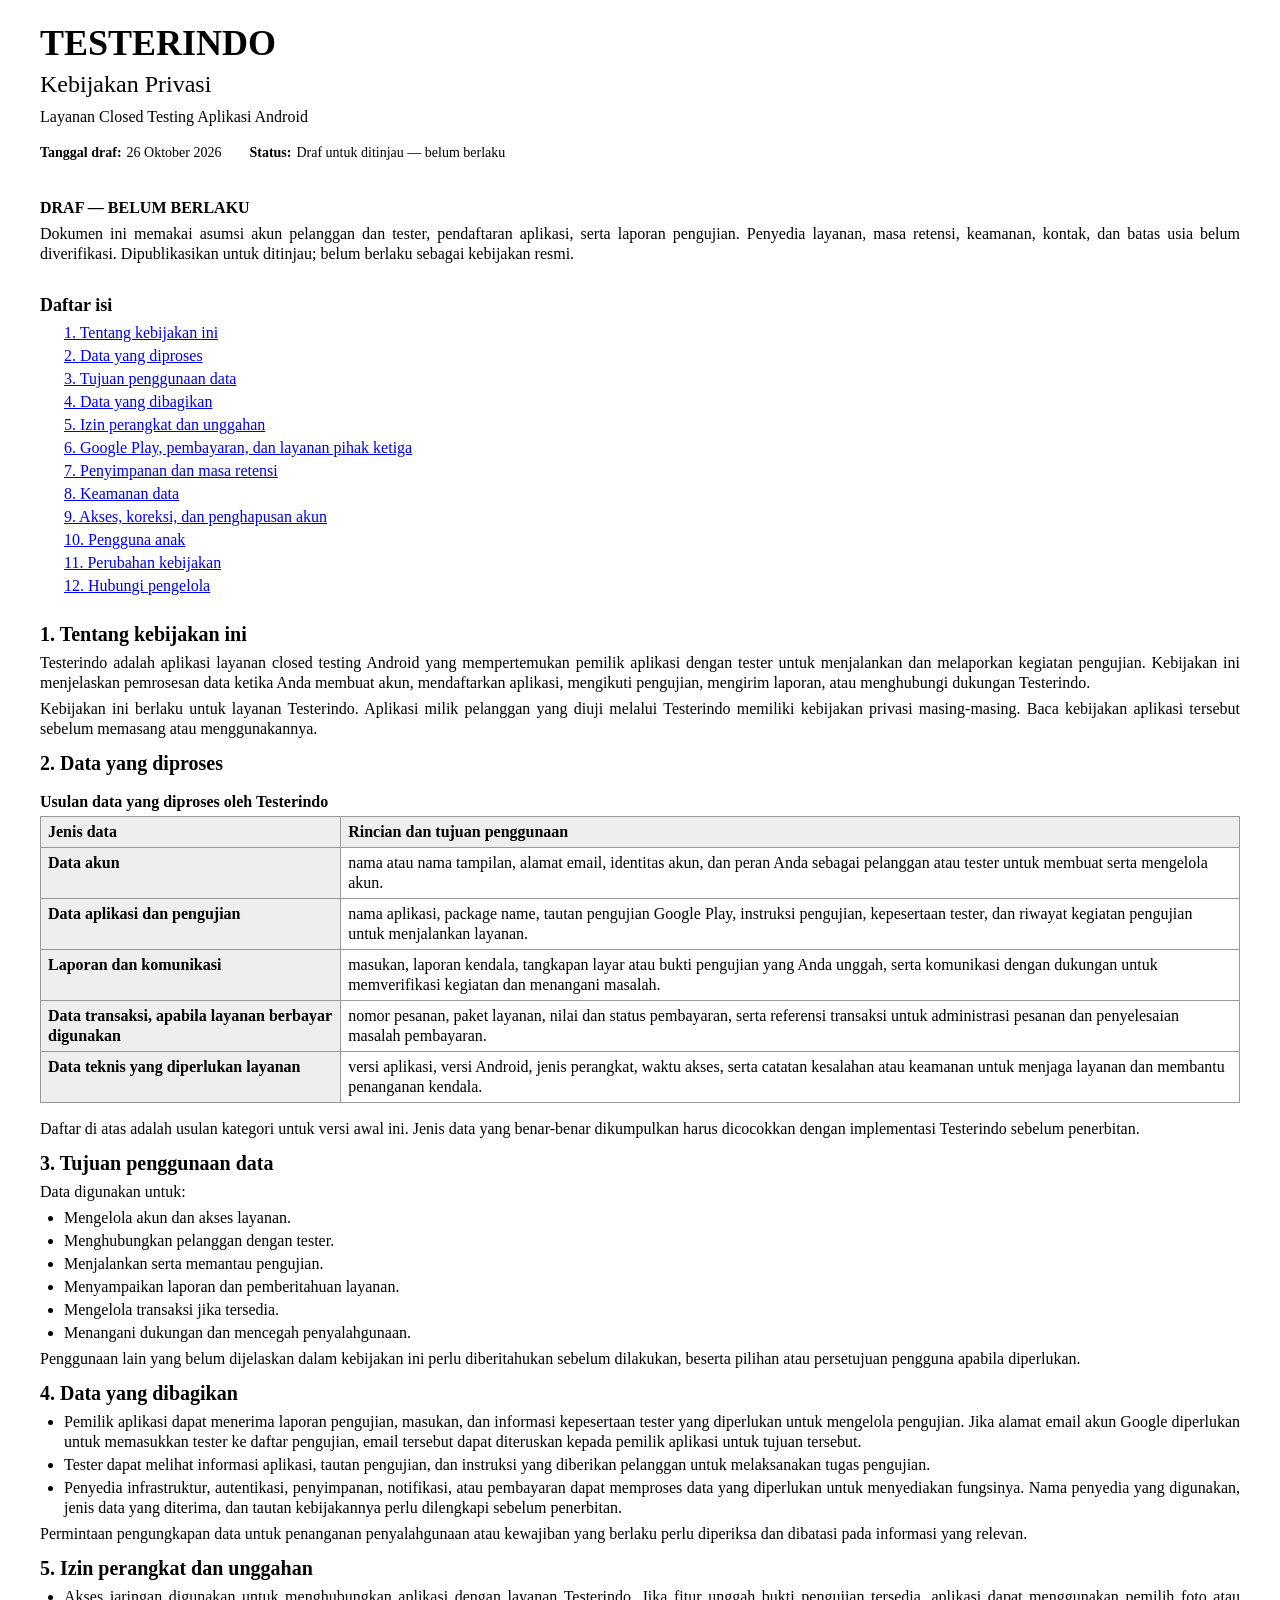
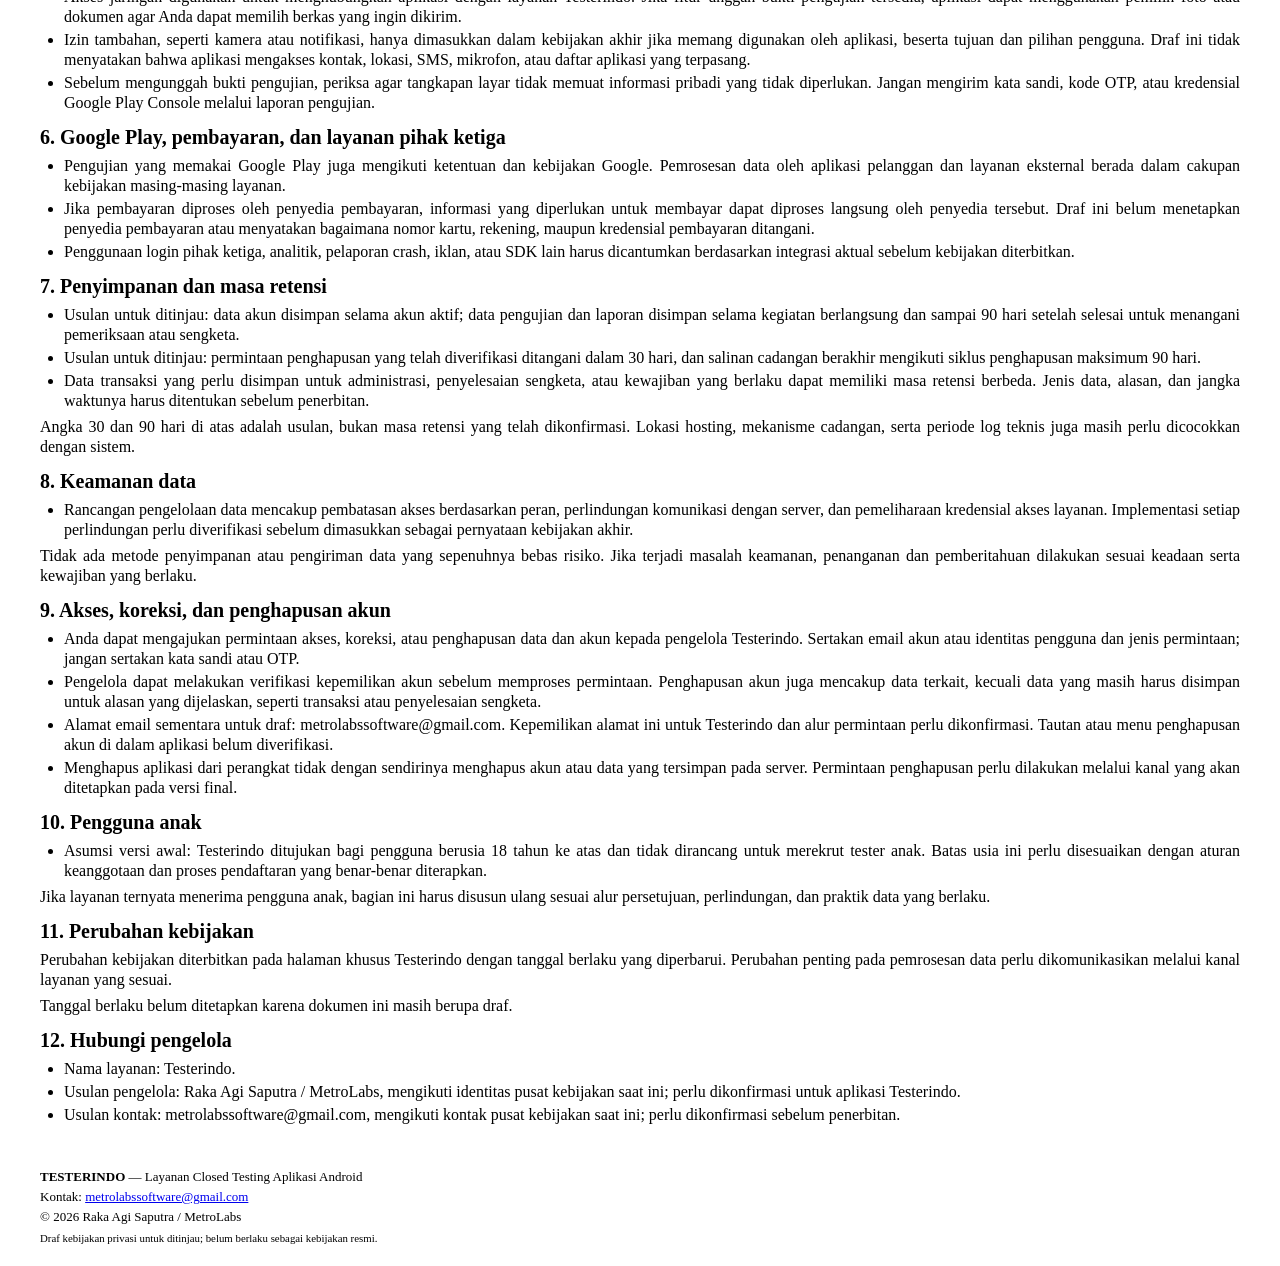
==== testerindo/index.html @ 8e74e452 "Organize Testerindo policy details into readable bullet lists" ====
<!doctype html><html lang="id"><head><meta charset="utf-8"><meta name="viewport" content="width=device-width,initial-scale=1"><meta name="robots" content="noindex,nofollow"><title>Draf Kebijakan Privasi Testerindo</title><link rel="stylesheet" href="../assets/style.css?v=62b9052427cf"></head><body class="policy testerindo"><main class="wrap policy"><header class="app-header">
<h1 class="app-title">TESTERINDO</h1>
<h2 class="policy-title">Kebijakan Privasi</h2>
<p class="app-description">Layanan Closed Testing Aplikasi Android</p>
<dl class="policy-meta">
<div><dt>Tanggal draf:</dt><dd><time datetime="2026-10-26">26 Oktober 2026</time></dd></div>
<div><dt>Status:</dt><dd>Draf untuk ditinjau — belum berlaku</dd></div>
</dl>
</header><aside class="draft"><strong>DRAF — BELUM BERLAKU</strong><p>Dokumen ini memakai asumsi akun pelanggan dan tester, pendaftaran aplikasi, serta laporan pengujian. Penyedia layanan, masa retensi, keamanan, kontak, dan batas usia belum diverifikasi. Dipublikasikan untuk ditinjau; belum berlaku sebagai kebijakan resmi.</p></aside><nav class="toc" aria-label="Daftar isi"><h2>Daftar isi</h2><ol><li><a href="#cakupan">1. Tentang kebijakan ini</a></li><li><a href="#data">2. Data yang diproses</a></li><li><a href="#tujuan">3. Tujuan penggunaan data</a></li><li><a href="#berbagi">4. Data yang dibagikan</a></li><li><a href="#izin">5. Izin perangkat dan unggahan</a></li><li><a href="#pihak-ketiga">6. Google Play, pembayaran, dan layanan pihak ketiga</a></li><li><a href="#retensi">7. Penyimpanan dan masa retensi</a></li><li><a href="#keamanan">8. Keamanan data</a></li><li><a href="#hapus-data">9. Akses, koreksi, dan penghapusan akun</a></li><li><a href="#usia">10. Pengguna anak</a></li><li><a href="#perubahan">11. Perubahan kebijakan</a></li><li><a href="#kontak">12. Hubungi pengelola</a></li></ol></nav><section id="cakupan"><h2>1. Tentang kebijakan ini</h2><p>Testerindo adalah aplikasi layanan closed testing Android yang mempertemukan pemilik aplikasi dengan tester untuk menjalankan dan melaporkan kegiatan pengujian. Kebijakan ini menjelaskan pemrosesan data ketika Anda membuat akun, mendaftarkan aplikasi, mengikuti pengujian, mengirim laporan, atau menghubungi dukungan Testerindo.</p><p>Kebijakan ini berlaku untuk layanan Testerindo. Aplikasi milik pelanggan yang diuji melalui Testerindo memiliki kebijakan privasi masing-masing. Baca kebijakan aplikasi tersebut sebelum memasang atau menggunakannya.</p></section><section id="data"><h2>2. Data yang diproses</h2><div class="table-responsive"><table><caption>Usulan data yang diproses oleh Testerindo</caption><thead><tr><th scope="col">Jenis data</th><th scope="col">Rincian dan tujuan penggunaan</th></tr></thead><tbody><tr><th scope="row">Data akun</th><td>nama atau nama tampilan, alamat email, identitas akun, dan peran Anda sebagai pelanggan atau tester untuk membuat serta mengelola akun.</td></tr><tr><th scope="row">Data aplikasi dan pengujian</th><td>nama aplikasi, package name, tautan pengujian Google Play, instruksi pengujian, kepesertaan tester, dan riwayat kegiatan pengujian untuk menjalankan layanan.</td></tr><tr><th scope="row">Laporan dan komunikasi</th><td>masukan, laporan kendala, tangkapan layar atau bukti pengujian yang Anda unggah, serta komunikasi dengan dukungan untuk memverifikasi kegiatan dan menangani masalah.</td></tr><tr><th scope="row">Data transaksi, apabila layanan berbayar digunakan</th><td>nomor pesanan, paket layanan, nilai dan status pembayaran, serta referensi transaksi untuk administrasi pesanan dan penyelesaian masalah pembayaran.</td></tr><tr><th scope="row">Data teknis yang diperlukan layanan</th><td>versi aplikasi, versi Android, jenis perangkat, waktu akses, serta catatan kesalahan atau keamanan untuk menjaga layanan dan membantu penanganan kendala.</td></tr></tbody></table></div><p>Daftar di atas adalah usulan kategori untuk versi awal ini. Jenis data yang benar-benar dikumpulkan harus dicocokkan dengan implementasi Testerindo sebelum penerbitan.</p></section><section id="tujuan"><h2>3. Tujuan penggunaan data</h2><p>Data digunakan untuk:</p><ul><li>Mengelola akun dan akses layanan.</li><li>Menghubungkan pelanggan dengan tester.</li><li>Menjalankan serta memantau pengujian.</li><li>Menyampaikan laporan dan pemberitahuan layanan.</li><li>Mengelola transaksi jika tersedia.</li><li>Menangani dukungan dan mencegah penyalahgunaan.</li></ul><p>Penggunaan lain yang belum dijelaskan dalam kebijakan ini perlu diberitahukan sebelum dilakukan, beserta pilihan atau persetujuan pengguna apabila diperlukan.</p></section><section id="berbagi"><h2>4. Data yang dibagikan</h2><ul><li>Pemilik aplikasi dapat menerima laporan pengujian, masukan, dan informasi kepesertaan tester yang diperlukan untuk mengelola pengujian. Jika alamat email akun Google diperlukan untuk memasukkan tester ke daftar pengujian, email tersebut dapat diteruskan kepada pemilik aplikasi untuk tujuan tersebut.</li><li>Tester dapat melihat informasi aplikasi, tautan pengujian, dan instruksi yang diberikan pelanggan untuk melaksanakan tugas pengujian.</li><li>Penyedia infrastruktur, autentikasi, penyimpanan, notifikasi, atau pembayaran dapat memproses data yang diperlukan untuk menyediakan fungsinya. Nama penyedia yang digunakan, jenis data yang diterima, dan tautan kebijakannya perlu dilengkapi sebelum penerbitan.</li></ul><p>Permintaan pengungkapan data untuk penanganan penyalahgunaan atau kewajiban yang berlaku perlu diperiksa dan dibatasi pada informasi yang relevan.</p></section><section id="izin"><h2>5. Izin perangkat dan unggahan</h2><ul><li>Akses jaringan digunakan untuk menghubungkan aplikasi dengan layanan Testerindo. Jika fitur unggah bukti pengujian tersedia, aplikasi dapat menggunakan pemilih foto atau dokumen agar Anda dapat memilih berkas yang ingin dikirim.</li><li>Izin tambahan, seperti kamera atau notifikasi, hanya dimasukkan dalam kebijakan akhir jika memang digunakan oleh aplikasi, beserta tujuan dan pilihan pengguna. Draf ini tidak menyatakan bahwa aplikasi mengakses kontak, lokasi, SMS, mikrofon, atau daftar aplikasi yang terpasang.</li><li>Sebelum mengunggah bukti pengujian, periksa agar tangkapan layar tidak memuat informasi pribadi yang tidak diperlukan. Jangan mengirim kata sandi, kode OTP, atau kredensial Google Play Console melalui laporan pengujian.</li></ul></section><section id="pihak-ketiga"><h2>6. Google Play, pembayaran, dan layanan pihak ketiga</h2><ul><li>Pengujian yang memakai Google Play juga mengikuti ketentuan dan kebijakan Google. Pemrosesan data oleh aplikasi pelanggan dan layanan eksternal berada dalam cakupan kebijakan masing-masing layanan.</li><li>Jika pembayaran diproses oleh penyedia pembayaran, informasi yang diperlukan untuk membayar dapat diproses langsung oleh penyedia tersebut. Draf ini belum menetapkan penyedia pembayaran atau menyatakan bagaimana nomor kartu, rekening, maupun kredensial pembayaran ditangani.</li><li>Penggunaan login pihak ketiga, analitik, pelaporan crash, iklan, atau SDK lain harus dicantumkan berdasarkan integrasi aktual sebelum kebijakan diterbitkan.</li></ul></section><section id="retensi"><h2>7. Penyimpanan dan masa retensi</h2><ul><li>Usulan untuk ditinjau: data akun disimpan selama akun aktif; data pengujian dan laporan disimpan selama kegiatan berlangsung dan sampai 90 hari setelah selesai untuk menangani pemeriksaan atau sengketa.</li><li>Usulan untuk ditinjau: permintaan penghapusan yang telah diverifikasi ditangani dalam 30 hari, dan salinan cadangan berakhir mengikuti siklus penghapusan maksimum 90 hari.</li><li>Data transaksi yang perlu disimpan untuk administrasi, penyelesaian sengketa, atau kewajiban yang berlaku dapat memiliki masa retensi berbeda. Jenis data, alasan, dan jangka waktunya harus ditentukan sebelum penerbitan.</li></ul><p>Angka 30 dan 90 hari di atas adalah usulan, bukan masa retensi yang telah dikonfirmasi. Lokasi hosting, mekanisme cadangan, serta periode log teknis juga masih perlu dicocokkan dengan sistem.</p></section><section id="keamanan"><h2>8. Keamanan data</h2><ul><li>Rancangan pengelolaan data mencakup pembatasan akses berdasarkan peran, perlindungan komunikasi dengan server, dan pemeliharaan kredensial akses layanan. Implementasi setiap perlindungan perlu diverifikasi sebelum dimasukkan sebagai pernyataan kebijakan akhir.</li></ul><p>Tidak ada metode penyimpanan atau pengiriman data yang sepenuhnya bebas risiko. Jika terjadi masalah keamanan, penanganan dan pemberitahuan dilakukan sesuai keadaan serta kewajiban yang berlaku.</p></section><section id="hapus-data"><h2>9. Akses, koreksi, dan penghapusan akun</h2><ul><li>Anda dapat mengajukan permintaan akses, koreksi, atau penghapusan data dan akun kepada pengelola Testerindo. Sertakan email akun atau identitas pengguna dan jenis permintaan; jangan sertakan kata sandi atau OTP.</li><li>Pengelola dapat melakukan verifikasi kepemilikan akun sebelum memproses permintaan. Penghapusan akun juga mencakup data terkait, kecuali data yang masih harus disimpan untuk alasan yang dijelaskan, seperti transaksi atau penyelesaian sengketa.</li><li>Alamat email sementara untuk draf: metrolabssoftware@gmail.com. Kepemilikan alamat ini untuk Testerindo dan alur permintaan perlu dikonfirmasi. Tautan atau menu penghapusan akun di dalam aplikasi belum diverifikasi.</li><li>Menghapus aplikasi dari perangkat tidak dengan sendirinya menghapus akun atau data yang tersimpan pada server. Permintaan penghapusan perlu dilakukan melalui kanal yang akan ditetapkan pada versi final.</li></ul></section><section id="usia"><h2>10. Pengguna anak</h2><ul><li>Asumsi versi awal: Testerindo ditujukan bagi pengguna berusia 18 tahun ke atas dan tidak dirancang untuk merekrut tester anak. Batas usia ini perlu disesuaikan dengan aturan keanggotaan dan proses pendaftaran yang benar-benar diterapkan.</li></ul><p>Jika layanan ternyata menerima pengguna anak, bagian ini harus disusun ulang sesuai alur persetujuan, perlindungan, dan praktik data yang berlaku.</p></section><section id="perubahan"><h2>11. Perubahan kebijakan</h2><p>Perubahan kebijakan diterbitkan pada halaman khusus Testerindo dengan tanggal berlaku yang diperbarui. Perubahan penting pada pemrosesan data perlu dikomunikasikan melalui kanal layanan yang sesuai.</p><p>Tanggal berlaku belum ditetapkan karena dokumen ini masih berupa draf.</p></section><section id="kontak"><h2>12. Hubungi pengelola</h2><ul><li>Nama layanan: Testerindo.</li><li>Usulan pengelola: Raka Agi Saputra / MetroLabs, mengikuti identitas pusat kebijakan saat ini; perlu dikonfirmasi untuk aplikasi Testerindo.</li><li>Usulan kontak: metrolabssoftware@gmail.com, mengikuti kontak pusat kebijakan saat ini; perlu dikonfirmasi sebelum penerbitan.</li></ul></section><footer class="site-footer">
<p><strong>TESTERINDO</strong> — Layanan Closed Testing Aplikasi Android</p>
<p>Kontak: <a href="mailto:metrolabssoftware@gmail.com">metrolabssoftware@gmail.com</a></p>
<p>&copy; 2026 Raka Agi Saputra / MetroLabs</p>
<p><small>Draf kebijakan privasi untuk ditinjau; belum berlaku sebagai kebijakan resmi.</small></p>
</footer></main></body></html>
---- assets/style.css ----
/* Shared compact, classic HTML layout for every privacy page. */
body { margin:8px 40px; background:#fff; color:#000; font:16px/1.25 "Times New Roman",Times,serif; overflow-wrap:anywhere; }
a:link { color:#0000ee; }
a:visited { color:#551a8b; }
a:focus-visible { outline:2px solid currentColor; outline-offset:2px; }
h1 { font-size:24px; margin:12px 0 6px; }
h2 { font-size:20px; margin:12px 0 6px; }
h3 { font-size:18px; margin:10px 0 4px; }
p { margin:6px 0; }
hr { margin:8px 0; border:0; border-top:1px solid #888; }
section { margin:12px 0; scroll-margin-top:8px; }
ul,ol { margin:6px 0; padding-left:24px; }
li { margin:3px 0; }
table { width:100%; border-collapse:collapse; margin:8px 0; }
caption { text-align:left; font-weight:bold; margin-bottom:4px; }
th,td { border:1px solid #999; padding:5px 7px; text-align:left; vertical-align:top; }
th { background:#eee; }
.directory td:first-child { width:130px; }
.directory td:last-child { width:230px; }
footer { margin-top:8px; font-size:13px; }
.contact,address { overflow-wrap:anywhere; font-style:normal; }
.policy header { border-bottom:1px solid #888; padding-bottom:8px; }
.policy nav[aria-label="Breadcrumb"] { margin-bottom:8px; }
.subtitle { margin-top:0; }
.meta-info,.summary-grid { margin:8px 0; }
.summary-card h3 { margin-bottom:4px; }
.summary-card p { margin-top:0; }
.hero { margin:8px 0; }
.draft { padding:8px 0; border-top:1px solid #888; border-bottom:1px solid #888; }
.toc { margin:8px 0; padding:8px 0; border-bottom:1px solid #888; }
.toc-title { font-weight:bold; }
.toc h2 { font-size:18px; margin-top:0; }
.toc-list,.toc ol { list-style:none; padding-left:24px; }
.table-responsive { overflow-x:auto; margin:8px 0; }
code,.perm-name { font-family:monospace; font-size:.9em; overflow-wrap:anywhere; }
.callout { border-left:2px solid #999; padding-left:8px; }
.contact-box p { margin:4px 0; }
.policy footer { border-top:1px solid #888; padding-top:8px; }
@media(max-width:520px) {
  body { margin:8px 24px; }
  th,td { padding:4px; overflow-wrap:anywhere; }
  .directory td:first-child { width:23%; }
  .directory td:last-child { width:31%; }
}

/* App identity and policy metadata. */
.policy .app-header { padding:16px 0; margin-bottom:12px; }
.app-header .app-title { font-size:36px; line-height:1.1; margin:0 0 6px; }
.app-header .policy-title { font-size:24px; line-height:1.2; margin:0 0 8px; font-weight:normal; }
.app-description { margin:0; line-height:1.4; }
.policy-meta { display:flex; flex-wrap:wrap; gap:6px 28px; margin:14px 0 0; font-size:14px; line-height:1.4; }
.policy-meta div { display:flex; gap:5px; }
.policy-meta dt { font-weight:bold; }
.policy-meta dd { margin:0; }
@media(max-width:520px) {
  .app-header .app-title { font-size:32px; }
  .policy-meta { flex-direction:column; gap:4px; }
}

/* Testerindo: plain sections without separator lines. */
.testerindo .app-header, .testerindo .draft, .testerindo .toc, .testerindo .site-footer { border:0; }
.testerindo .site-footer { margin-top:28px; padding:12px 0 8px; }
.testerindo .site-footer p { margin:4px 0; }

/* Consistent line-free layout and footer across all pages. */
.policy header, .draft, .toc, .policy footer { border:0; }
hr { display:none; }
th, td { border:1px solid #999; }
.callout { border:0; padding-left:0; }
.site-footer { margin-top:28px; padding:12px 0 8px; font-size:13px; }
.site-footer p { margin:4px 0; }

/* Justify policy prose, keeping navigation and metadata left aligned. */
.policy section p, .policy section li, .policy .summary-card p, .policy .draft p {
  text-align:justify;
  text-justify:inter-word;
  hyphens:auto;
}
.policy .contact-box p { text-align:left; }
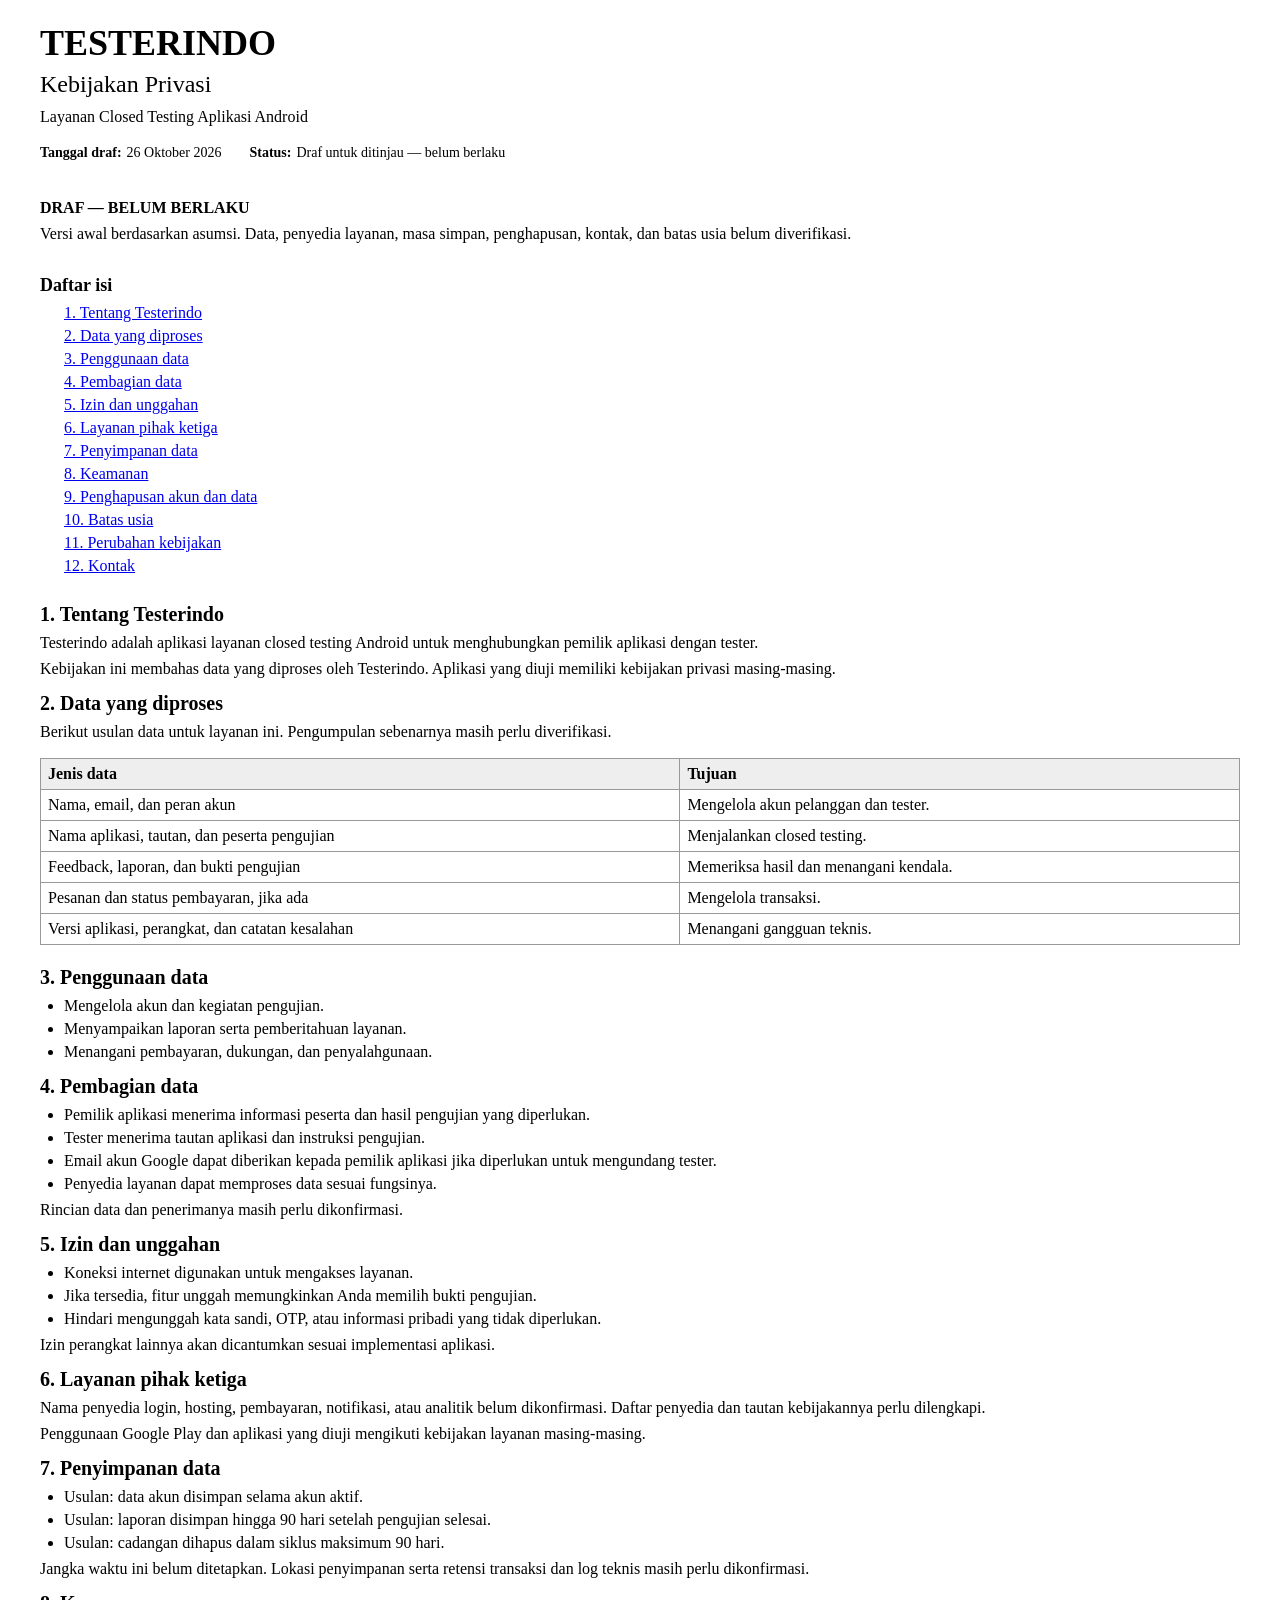
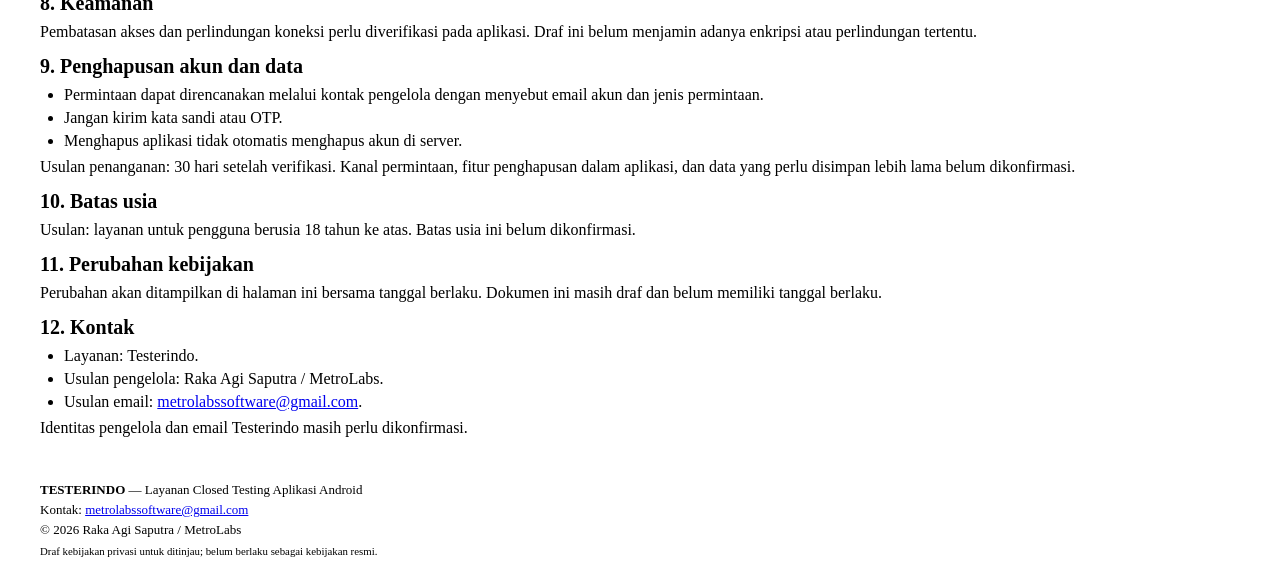
==== commit 4776a8c2: "Simplify Testerindo privacy draft into concise plain language" ====
--- a/testerindo/index.html
+++ b/testerindo/index.html
@@ -6,7 +6,7 @@
 <div><dt>Tanggal draf:</dt><dd><time datetime="2026-10-26">26 Oktober 2026</time></dd></div>
 <div><dt>Status:</dt><dd>Draf untuk ditinjau — belum berlaku</dd></div>
 </dl>
-</header><aside class="draft"><strong>DRAF — BELUM BERLAKU</strong><p>Dokumen ini memakai asumsi akun pelanggan dan tester, pendaftaran aplikasi, serta laporan pengujian. Penyedia layanan, masa retensi, keamanan, kontak, dan batas usia belum diverifikasi. Dipublikasikan untuk ditinjau; belum berlaku sebagai kebijakan resmi.</p></aside><nav class="toc" aria-label="Daftar isi"><h2>Daftar isi</h2><ol><li><a href="#cakupan">1. Tentang kebijakan ini</a></li><li><a href="#data">2. Data yang diproses</a></li><li><a href="#tujuan">3. Tujuan penggunaan data</a></li><li><a href="#berbagi">4. Data yang dibagikan</a></li><li><a href="#izin">5. Izin perangkat dan unggahan</a></li><li><a href="#pihak-ketiga">6. Google Play, pembayaran, dan layanan pihak ketiga</a></li><li><a href="#retensi">7. Penyimpanan dan masa retensi</a></li><li><a href="#keamanan">8. Keamanan data</a></li><li><a href="#hapus-data">9. Akses, koreksi, dan penghapusan akun</a></li><li><a href="#usia">10. Pengguna anak</a></li><li><a href="#perubahan">11. Perubahan kebijakan</a></li><li><a href="#kontak">12. Hubungi pengelola</a></li></ol></nav><section id="cakupan"><h2>1. Tentang kebijakan ini</h2><p>Testerindo adalah aplikasi layanan closed testing Android yang mempertemukan pemilik aplikasi dengan tester untuk menjalankan dan melaporkan kegiatan pengujian. Kebijakan ini menjelaskan pemrosesan data ketika Anda membuat akun, mendaftarkan aplikasi, mengikuti pengujian, mengirim laporan, atau menghubungi dukungan Testerindo.</p><p>Kebijakan ini berlaku untuk layanan Testerindo. Aplikasi milik pelanggan yang diuji melalui Testerindo memiliki kebijakan privasi masing-masing. Baca kebijakan aplikasi tersebut sebelum memasang atau menggunakannya.</p></section><section id="data"><h2>2. Data yang diproses</h2><div class="table-responsive"><table><caption>Usulan data yang diproses oleh Testerindo</caption><thead><tr><th scope="col">Jenis data</th><th scope="col">Rincian dan tujuan penggunaan</th></tr></thead><tbody><tr><th scope="row">Data akun</th><td>nama atau nama tampilan, alamat email, identitas akun, dan peran Anda sebagai pelanggan atau tester untuk membuat serta mengelola akun.</td></tr><tr><th scope="row">Data aplikasi dan pengujian</th><td>nama aplikasi, package name, tautan pengujian Google Play, instruksi pengujian, kepesertaan tester, dan riwayat kegiatan pengujian untuk menjalankan layanan.</td></tr><tr><th scope="row">Laporan dan komunikasi</th><td>masukan, laporan kendala, tangkapan layar atau bukti pengujian yang Anda unggah, serta komunikasi dengan dukungan untuk memverifikasi kegiatan dan menangani masalah.</td></tr><tr><th scope="row">Data transaksi, apabila layanan berbayar digunakan</th><td>nomor pesanan, paket layanan, nilai dan status pembayaran, serta referensi transaksi untuk administrasi pesanan dan penyelesaian masalah pembayaran.</td></tr><tr><th scope="row">Data teknis yang diperlukan layanan</th><td>versi aplikasi, versi Android, jenis perangkat, waktu akses, serta catatan kesalahan atau keamanan untuk menjaga layanan dan membantu penanganan kendala.</td></tr></tbody></table></div><p>Daftar di atas adalah usulan kategori untuk versi awal ini. Jenis data yang benar-benar dikumpulkan harus dicocokkan dengan implementasi Testerindo sebelum penerbitan.</p></section><section id="tujuan"><h2>3. Tujuan penggunaan data</h2><p>Data digunakan untuk:</p><ul><li>Mengelola akun dan akses layanan.</li><li>Menghubungkan pelanggan dengan tester.</li><li>Menjalankan serta memantau pengujian.</li><li>Menyampaikan laporan dan pemberitahuan layanan.</li><li>Mengelola transaksi jika tersedia.</li><li>Menangani dukungan dan mencegah penyalahgunaan.</li></ul><p>Penggunaan lain yang belum dijelaskan dalam kebijakan ini perlu diberitahukan sebelum dilakukan, beserta pilihan atau persetujuan pengguna apabila diperlukan.</p></section><section id="berbagi"><h2>4. Data yang dibagikan</h2><ul><li>Pemilik aplikasi dapat menerima laporan pengujian, masukan, dan informasi kepesertaan tester yang diperlukan untuk mengelola pengujian. Jika alamat email akun Google diperlukan untuk memasukkan tester ke daftar pengujian, email tersebut dapat diteruskan kepada pemilik aplikasi untuk tujuan tersebut.</li><li>Tester dapat melihat informasi aplikasi, tautan pengujian, dan instruksi yang diberikan pelanggan untuk melaksanakan tugas pengujian.</li><li>Penyedia infrastruktur, autentikasi, penyimpanan, notifikasi, atau pembayaran dapat memproses data yang diperlukan untuk menyediakan fungsinya. Nama penyedia yang digunakan, jenis data yang diterima, dan tautan kebijakannya perlu dilengkapi sebelum penerbitan.</li></ul><p>Permintaan pengungkapan data untuk penanganan penyalahgunaan atau kewajiban yang berlaku perlu diperiksa dan dibatasi pada informasi yang relevan.</p></section><section id="izin"><h2>5. Izin perangkat dan unggahan</h2><ul><li>Akses jaringan digunakan untuk menghubungkan aplikasi dengan layanan Testerindo. Jika fitur unggah bukti pengujian tersedia, aplikasi dapat menggunakan pemilih foto atau dokumen agar Anda dapat memilih berkas yang ingin dikirim.</li><li>Izin tambahan, seperti kamera atau notifikasi, hanya dimasukkan dalam kebijakan akhir jika memang digunakan oleh aplikasi, beserta tujuan dan pilihan pengguna. Draf ini tidak menyatakan bahwa aplikasi mengakses kontak, lokasi, SMS, mikrofon, atau daftar aplikasi yang terpasang.</li><li>Sebelum mengunggah bukti pengujian, periksa agar tangkapan layar tidak memuat informasi pribadi yang tidak diperlukan. Jangan mengirim kata sandi, kode OTP, atau kredensial Google Play Console melalui laporan pengujian.</li></ul></section><section id="pihak-ketiga"><h2>6. Google Play, pembayaran, dan layanan pihak ketiga</h2><ul><li>Pengujian yang memakai Google Play juga mengikuti ketentuan dan kebijakan Google. Pemrosesan data oleh aplikasi pelanggan dan layanan eksternal berada dalam cakupan kebijakan masing-masing layanan.</li><li>Jika pembayaran diproses oleh penyedia pembayaran, informasi yang diperlukan untuk membayar dapat diproses langsung oleh penyedia tersebut. Draf ini belum menetapkan penyedia pembayaran atau menyatakan bagaimana nomor kartu, rekening, maupun kredensial pembayaran ditangani.</li><li>Penggunaan login pihak ketiga, analitik, pelaporan crash, iklan, atau SDK lain harus dicantumkan berdasarkan integrasi aktual sebelum kebijakan diterbitkan.</li></ul></section><section id="retensi"><h2>7. Penyimpanan dan masa retensi</h2><ul><li>Usulan untuk ditinjau: data akun disimpan selama akun aktif; data pengujian dan laporan disimpan selama kegiatan berlangsung dan sampai 90 hari setelah selesai untuk menangani pemeriksaan atau sengketa.</li><li>Usulan untuk ditinjau: permintaan penghapusan yang telah diverifikasi ditangani dalam 30 hari, dan salinan cadangan berakhir mengikuti siklus penghapusan maksimum 90 hari.</li><li>Data transaksi yang perlu disimpan untuk administrasi, penyelesaian sengketa, atau kewajiban yang berlaku dapat memiliki masa retensi berbeda. Jenis data, alasan, dan jangka waktunya harus ditentukan sebelum penerbitan.</li></ul><p>Angka 30 dan 90 hari di atas adalah usulan, bukan masa retensi yang telah dikonfirmasi. Lokasi hosting, mekanisme cadangan, serta periode log teknis juga masih perlu dicocokkan dengan sistem.</p></section><section id="keamanan"><h2>8. Keamanan data</h2><ul><li>Rancangan pengelolaan data mencakup pembatasan akses berdasarkan peran, perlindungan komunikasi dengan server, dan pemeliharaan kredensial akses layanan. Implementasi setiap perlindungan perlu diverifikasi sebelum dimasukkan sebagai pernyataan kebijakan akhir.</li></ul><p>Tidak ada metode penyimpanan atau pengiriman data yang sepenuhnya bebas risiko. Jika terjadi masalah keamanan, penanganan dan pemberitahuan dilakukan sesuai keadaan serta kewajiban yang berlaku.</p></section><section id="hapus-data"><h2>9. Akses, koreksi, dan penghapusan akun</h2><ul><li>Anda dapat mengajukan permintaan akses, koreksi, atau penghapusan data dan akun kepada pengelola Testerindo. Sertakan email akun atau identitas pengguna dan jenis permintaan; jangan sertakan kata sandi atau OTP.</li><li>Pengelola dapat melakukan verifikasi kepemilikan akun sebelum memproses permintaan. Penghapusan akun juga mencakup data terkait, kecuali data yang masih harus disimpan untuk alasan yang dijelaskan, seperti transaksi atau penyelesaian sengketa.</li><li>Alamat email sementara untuk draf: metrolabssoftware@gmail.com. Kepemilikan alamat ini untuk Testerindo dan alur permintaan perlu dikonfirmasi. Tautan atau menu penghapusan akun di dalam aplikasi belum diverifikasi.</li><li>Menghapus aplikasi dari perangkat tidak dengan sendirinya menghapus akun atau data yang tersimpan pada server. Permintaan penghapusan perlu dilakukan melalui kanal yang akan ditetapkan pada versi final.</li></ul></section><section id="usia"><h2>10. Pengguna anak</h2><ul><li>Asumsi versi awal: Testerindo ditujukan bagi pengguna berusia 18 tahun ke atas dan tidak dirancang untuk merekrut tester anak. Batas usia ini perlu disesuaikan dengan aturan keanggotaan dan proses pendaftaran yang benar-benar diterapkan.</li></ul><p>Jika layanan ternyata menerima pengguna anak, bagian ini harus disusun ulang sesuai alur persetujuan, perlindungan, dan praktik data yang berlaku.</p></section><section id="perubahan"><h2>11. Perubahan kebijakan</h2><p>Perubahan kebijakan diterbitkan pada halaman khusus Testerindo dengan tanggal berlaku yang diperbarui. Perubahan penting pada pemrosesan data perlu dikomunikasikan melalui kanal layanan yang sesuai.</p><p>Tanggal berlaku belum ditetapkan karena dokumen ini masih berupa draf.</p></section><section id="kontak"><h2>12. Hubungi pengelola</h2><ul><li>Nama layanan: Testerindo.</li><li>Usulan pengelola: Raka Agi Saputra / MetroLabs, mengikuti identitas pusat kebijakan saat ini; perlu dikonfirmasi untuk aplikasi Testerindo.</li><li>Usulan kontak: metrolabssoftware@gmail.com, mengikuti kontak pusat kebijakan saat ini; perlu dikonfirmasi sebelum penerbitan.</li></ul></section><footer class="site-footer">
+</header><aside class="draft"><strong>DRAF — BELUM BERLAKU</strong><p>Versi awal berdasarkan asumsi. Data, penyedia layanan, masa simpan, penghapusan, kontak, dan batas usia belum diverifikasi.</p></aside><nav class="toc" aria-label="Daftar isi"><h2>Daftar isi</h2><ol><li><a href="#cakupan">1. Tentang Testerindo</a></li><li><a href="#data">2. Data yang diproses</a></li><li><a href="#tujuan">3. Penggunaan data</a></li><li><a href="#berbagi">4. Pembagian data</a></li><li><a href="#izin">5. Izin dan unggahan</a></li><li><a href="#pihak-ketiga">6. Layanan pihak ketiga</a></li><li><a href="#retensi">7. Penyimpanan data</a></li><li><a href="#keamanan">8. Keamanan</a></li><li><a href="#hapus-data">9. Penghapusan akun dan data</a></li><li><a href="#usia">10. Batas usia</a></li><li><a href="#perubahan">11. Perubahan kebijakan</a></li><li><a href="#kontak">12. Kontak</a></li></ol></nav><section id="cakupan"><h2>1. Tentang Testerindo</h2><p>Testerindo adalah aplikasi layanan closed testing Android untuk menghubungkan pemilik aplikasi dengan tester.</p><p>Kebijakan ini membahas data yang diproses oleh Testerindo. Aplikasi yang diuji memiliki kebijakan privasi masing-masing.</p></section><section id="data"><h2>2. Data yang diproses</h2><p>Berikut usulan data untuk layanan ini. Pengumpulan sebenarnya masih perlu diverifikasi.</p><div class="table-responsive"><table><thead><tr><th scope="col">Jenis data</th><th scope="col">Tujuan</th></tr></thead><tbody><tr><td>Nama, email, dan peran akun</td><td>Mengelola akun pelanggan dan tester.</td></tr><tr><td>Nama aplikasi, tautan, dan peserta pengujian</td><td>Menjalankan closed testing.</td></tr><tr><td>Feedback, laporan, dan bukti pengujian</td><td>Memeriksa hasil dan menangani kendala.</td></tr><tr><td>Pesanan dan status pembayaran, jika ada</td><td>Mengelola transaksi.</td></tr><tr><td>Versi aplikasi, perangkat, dan catatan kesalahan</td><td>Menangani gangguan teknis.</td></tr></tbody></table></div></section><section id="tujuan"><h2>3. Penggunaan data</h2><ul><li>Mengelola akun dan kegiatan pengujian.</li><li>Menyampaikan laporan serta pemberitahuan layanan.</li><li>Menangani pembayaran, dukungan, dan penyalahgunaan.</li></ul></section><section id="berbagi"><h2>4. Pembagian data</h2><ul><li>Pemilik aplikasi menerima informasi peserta dan hasil pengujian yang diperlukan.</li><li>Tester menerima tautan aplikasi dan instruksi pengujian.</li><li>Email akun Google dapat diberikan kepada pemilik aplikasi jika diperlukan untuk mengundang tester.</li><li>Penyedia layanan dapat memproses data sesuai fungsinya.</li></ul><p>Rincian data dan penerimanya masih perlu dikonfirmasi.</p></section><section id="izin"><h2>5. Izin dan unggahan</h2><ul><li>Koneksi internet digunakan untuk mengakses layanan.</li><li>Jika tersedia, fitur unggah memungkinkan Anda memilih bukti pengujian.</li><li>Hindari mengunggah kata sandi, OTP, atau informasi pribadi yang tidak diperlukan.</li></ul><p>Izin perangkat lainnya akan dicantumkan sesuai implementasi aplikasi.</p></section><section id="pihak-ketiga"><h2>6. Layanan pihak ketiga</h2><p>Nama penyedia login, hosting, pembayaran, notifikasi, atau analitik belum dikonfirmasi. Daftar penyedia dan tautan kebijakannya perlu dilengkapi.</p><p>Penggunaan Google Play dan aplikasi yang diuji mengikuti kebijakan layanan masing-masing.</p></section><section id="retensi"><h2>7. Penyimpanan data</h2><ul><li>Usulan: data akun disimpan selama akun aktif.</li><li>Usulan: laporan disimpan hingga 90 hari setelah pengujian selesai.</li><li>Usulan: cadangan dihapus dalam siklus maksimum 90 hari.</li></ul><p>Jangka waktu ini belum ditetapkan. Lokasi penyimpanan serta retensi transaksi dan log teknis masih perlu dikonfirmasi.</p></section><section id="keamanan"><h2>8. Keamanan</h2><p>Pembatasan akses dan perlindungan koneksi perlu diverifikasi pada aplikasi. Draf ini belum menjamin adanya enkripsi atau perlindungan tertentu.</p></section><section id="hapus-data"><h2>9. Penghapusan akun dan data</h2><ul><li>Permintaan dapat direncanakan melalui kontak pengelola dengan menyebut email akun dan jenis permintaan.</li><li>Jangan kirim kata sandi atau OTP.</li><li>Menghapus aplikasi tidak otomatis menghapus akun di server.</li></ul><p>Usulan penanganan: 30 hari setelah verifikasi. Kanal permintaan, fitur penghapusan dalam aplikasi, dan data yang perlu disimpan lebih lama belum dikonfirmasi.</p></section><section id="usia"><h2>10. Batas usia</h2><p>Usulan: layanan untuk pengguna berusia 18 tahun ke atas. Batas usia ini belum dikonfirmasi.</p></section><section id="perubahan"><h2>11. Perubahan kebijakan</h2><p>Perubahan akan ditampilkan di halaman ini bersama tanggal berlaku. Dokumen ini masih draf dan belum memiliki tanggal berlaku.</p></section><section id="kontak"><h2>12. Kontak</h2><ul><li>Layanan: Testerindo.</li><li>Usulan pengelola: Raka Agi Saputra / MetroLabs.</li><li>Usulan email: <a href="mailto:metrolabssoftware@gmail.com">metrolabssoftware@gmail.com</a>.</li></ul><p>Identitas pengelola dan email Testerindo masih perlu dikonfirmasi.</p></section><footer class="site-footer">
 <p><strong>TESTERINDO</strong> — Layanan Closed Testing Aplikasi Android</p>
 <p>Kontak: <a href="mailto:metrolabssoftware@gmail.com">metrolabssoftware@gmail.com</a></p>
 <p>&copy; 2026 Raka Agi Saputra / MetroLabs</p>
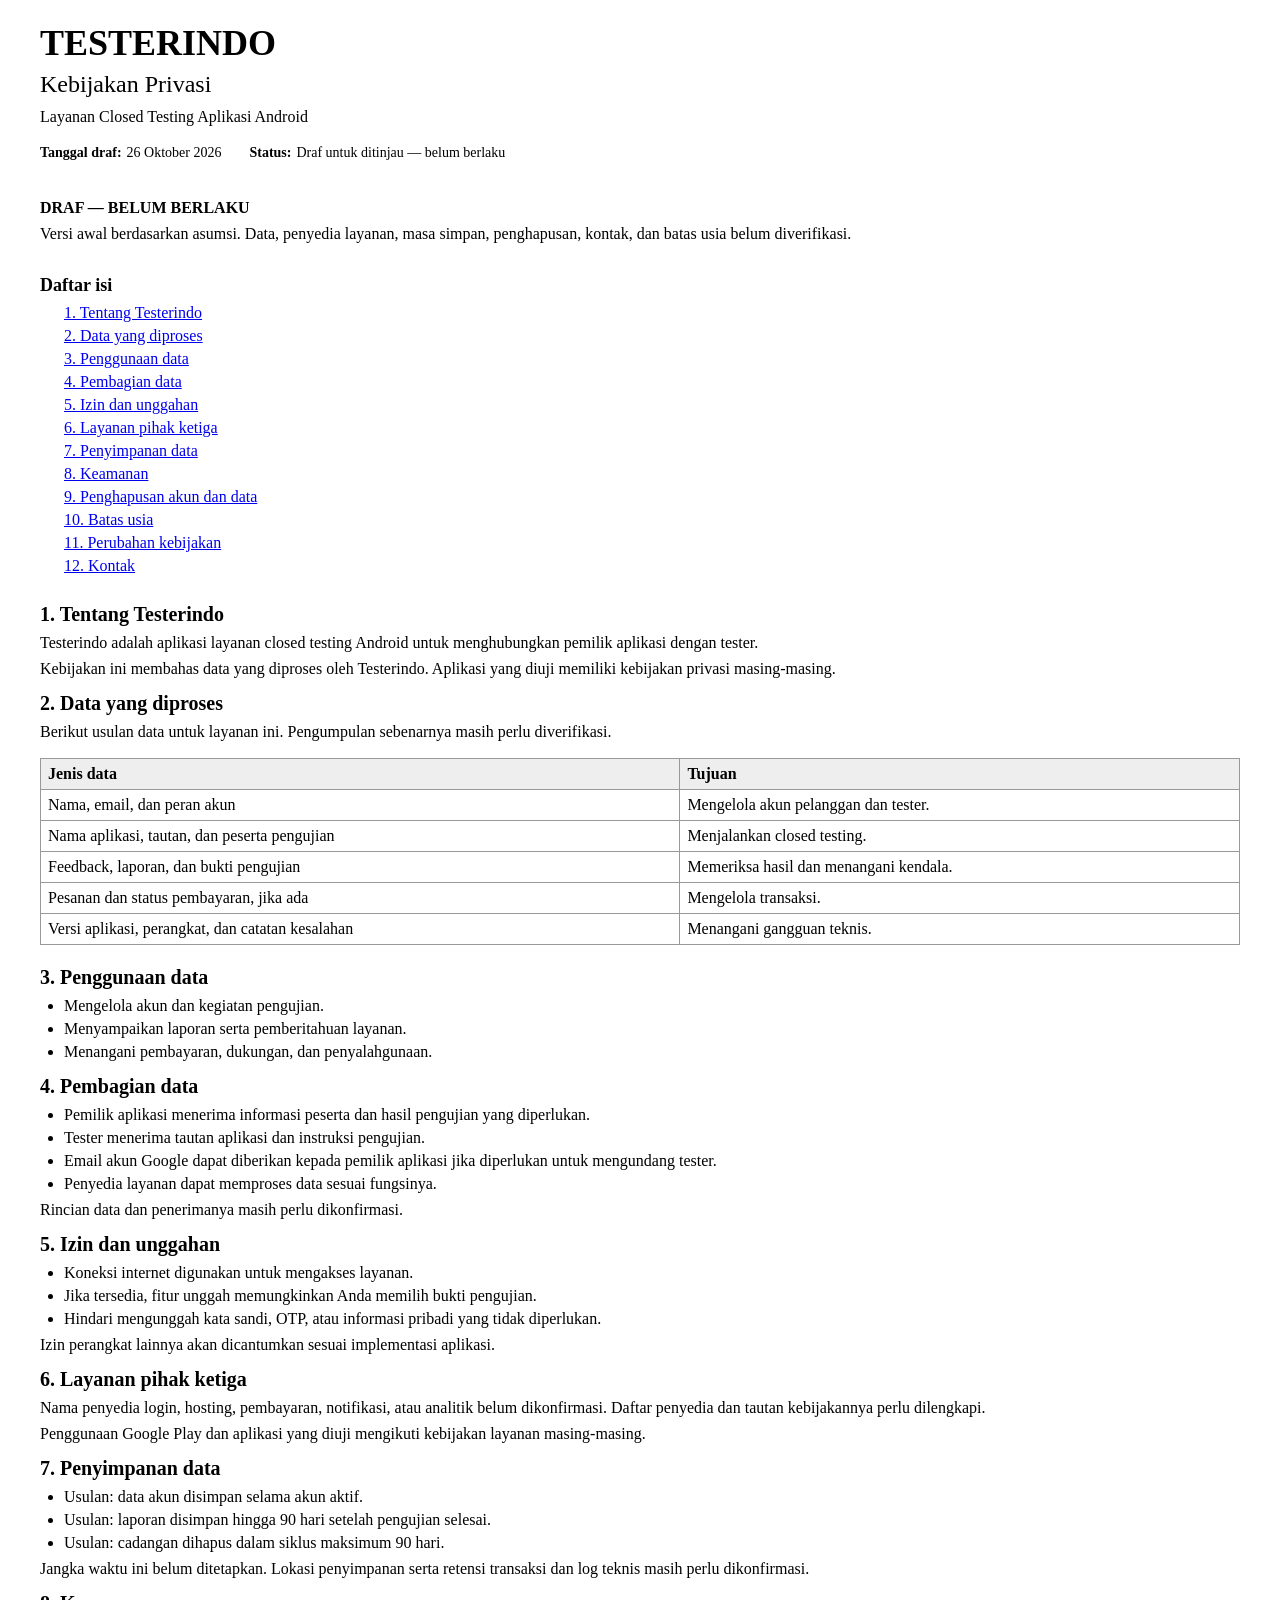
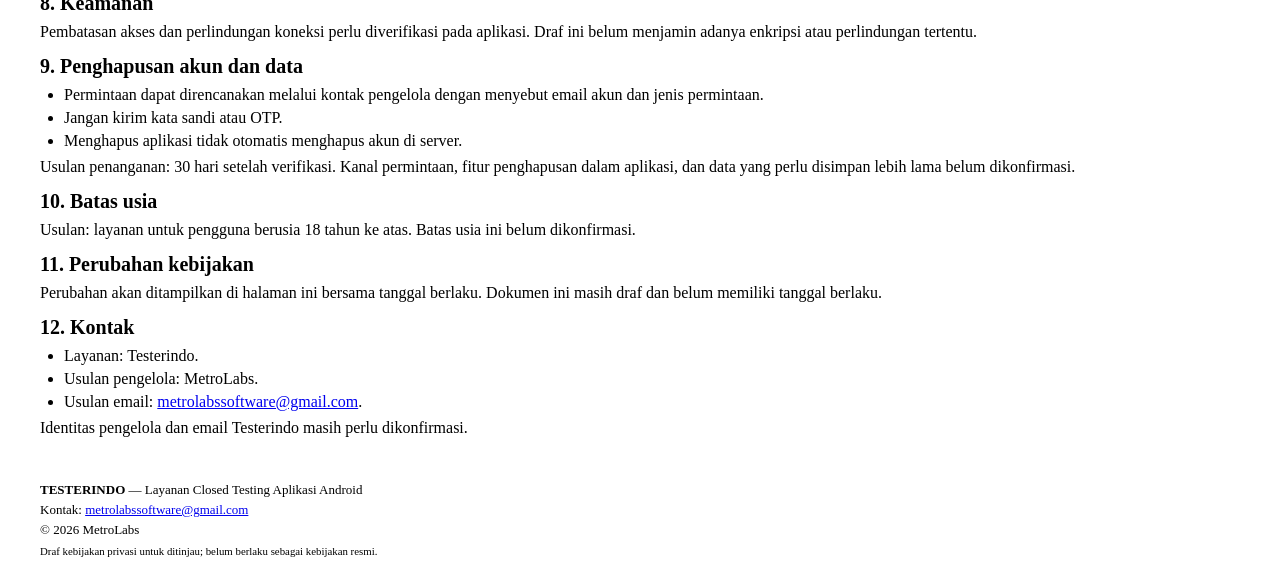
==== commit 19c085a2: "Remove homepage breadcrumb label and simplify developer name" ====
--- a/testerindo/index.html
+++ b/testerindo/index.html
@@ -6,9 +6,9 @@
 <div><dt>Tanggal draf:</dt><dd><time datetime="2026-10-26">26 Oktober 2026</time></dd></div>
 <div><dt>Status:</dt><dd>Draf untuk ditinjau — belum berlaku</dd></div>
 </dl>
-</header><aside class="draft"><strong>DRAF — BELUM BERLAKU</strong><p>Versi awal berdasarkan asumsi. Data, penyedia layanan, masa simpan, penghapusan, kontak, dan batas usia belum diverifikasi.</p></aside><nav class="toc" aria-label="Daftar isi"><h2>Daftar isi</h2><ol><li><a href="#cakupan">1. Tentang Testerindo</a></li><li><a href="#data">2. Data yang diproses</a></li><li><a href="#tujuan">3. Penggunaan data</a></li><li><a href="#berbagi">4. Pembagian data</a></li><li><a href="#izin">5. Izin dan unggahan</a></li><li><a href="#pihak-ketiga">6. Layanan pihak ketiga</a></li><li><a href="#retensi">7. Penyimpanan data</a></li><li><a href="#keamanan">8. Keamanan</a></li><li><a href="#hapus-data">9. Penghapusan akun dan data</a></li><li><a href="#usia">10. Batas usia</a></li><li><a href="#perubahan">11. Perubahan kebijakan</a></li><li><a href="#kontak">12. Kontak</a></li></ol></nav><section id="cakupan"><h2>1. Tentang Testerindo</h2><p>Testerindo adalah aplikasi layanan closed testing Android untuk menghubungkan pemilik aplikasi dengan tester.</p><p>Kebijakan ini membahas data yang diproses oleh Testerindo. Aplikasi yang diuji memiliki kebijakan privasi masing-masing.</p></section><section id="data"><h2>2. Data yang diproses</h2><p>Berikut usulan data untuk layanan ini. Pengumpulan sebenarnya masih perlu diverifikasi.</p><div class="table-responsive"><table><thead><tr><th scope="col">Jenis data</th><th scope="col">Tujuan</th></tr></thead><tbody><tr><td>Nama, email, dan peran akun</td><td>Mengelola akun pelanggan dan tester.</td></tr><tr><td>Nama aplikasi, tautan, dan peserta pengujian</td><td>Menjalankan closed testing.</td></tr><tr><td>Feedback, laporan, dan bukti pengujian</td><td>Memeriksa hasil dan menangani kendala.</td></tr><tr><td>Pesanan dan status pembayaran, jika ada</td><td>Mengelola transaksi.</td></tr><tr><td>Versi aplikasi, perangkat, dan catatan kesalahan</td><td>Menangani gangguan teknis.</td></tr></tbody></table></div></section><section id="tujuan"><h2>3. Penggunaan data</h2><ul><li>Mengelola akun dan kegiatan pengujian.</li><li>Menyampaikan laporan serta pemberitahuan layanan.</li><li>Menangani pembayaran, dukungan, dan penyalahgunaan.</li></ul></section><section id="berbagi"><h2>4. Pembagian data</h2><ul><li>Pemilik aplikasi menerima informasi peserta dan hasil pengujian yang diperlukan.</li><li>Tester menerima tautan aplikasi dan instruksi pengujian.</li><li>Email akun Google dapat diberikan kepada pemilik aplikasi jika diperlukan untuk mengundang tester.</li><li>Penyedia layanan dapat memproses data sesuai fungsinya.</li></ul><p>Rincian data dan penerimanya masih perlu dikonfirmasi.</p></section><section id="izin"><h2>5. Izin dan unggahan</h2><ul><li>Koneksi internet digunakan untuk mengakses layanan.</li><li>Jika tersedia, fitur unggah memungkinkan Anda memilih bukti pengujian.</li><li>Hindari mengunggah kata sandi, OTP, atau informasi pribadi yang tidak diperlukan.</li></ul><p>Izin perangkat lainnya akan dicantumkan sesuai implementasi aplikasi.</p></section><section id="pihak-ketiga"><h2>6. Layanan pihak ketiga</h2><p>Nama penyedia login, hosting, pembayaran, notifikasi, atau analitik belum dikonfirmasi. Daftar penyedia dan tautan kebijakannya perlu dilengkapi.</p><p>Penggunaan Google Play dan aplikasi yang diuji mengikuti kebijakan layanan masing-masing.</p></section><section id="retensi"><h2>7. Penyimpanan data</h2><ul><li>Usulan: data akun disimpan selama akun aktif.</li><li>Usulan: laporan disimpan hingga 90 hari setelah pengujian selesai.</li><li>Usulan: cadangan dihapus dalam siklus maksimum 90 hari.</li></ul><p>Jangka waktu ini belum ditetapkan. Lokasi penyimpanan serta retensi transaksi dan log teknis masih perlu dikonfirmasi.</p></section><section id="keamanan"><h2>8. Keamanan</h2><p>Pembatasan akses dan perlindungan koneksi perlu diverifikasi pada aplikasi. Draf ini belum menjamin adanya enkripsi atau perlindungan tertentu.</p></section><section id="hapus-data"><h2>9. Penghapusan akun dan data</h2><ul><li>Permintaan dapat direncanakan melalui kontak pengelola dengan menyebut email akun dan jenis permintaan.</li><li>Jangan kirim kata sandi atau OTP.</li><li>Menghapus aplikasi tidak otomatis menghapus akun di server.</li></ul><p>Usulan penanganan: 30 hari setelah verifikasi. Kanal permintaan, fitur penghapusan dalam aplikasi, dan data yang perlu disimpan lebih lama belum dikonfirmasi.</p></section><section id="usia"><h2>10. Batas usia</h2><p>Usulan: layanan untuk pengguna berusia 18 tahun ke atas. Batas usia ini belum dikonfirmasi.</p></section><section id="perubahan"><h2>11. Perubahan kebijakan</h2><p>Perubahan akan ditampilkan di halaman ini bersama tanggal berlaku. Dokumen ini masih draf dan belum memiliki tanggal berlaku.</p></section><section id="kontak"><h2>12. Kontak</h2><ul><li>Layanan: Testerindo.</li><li>Usulan pengelola: Raka Agi Saputra / MetroLabs.</li><li>Usulan email: <a href="mailto:metrolabssoftware@gmail.com">metrolabssoftware@gmail.com</a>.</li></ul><p>Identitas pengelola dan email Testerindo masih perlu dikonfirmasi.</p></section><footer class="site-footer">
+</header><aside class="draft"><strong>DRAF — BELUM BERLAKU</strong><p>Versi awal berdasarkan asumsi. Data, penyedia layanan, masa simpan, penghapusan, kontak, dan batas usia belum diverifikasi.</p></aside><nav class="toc" aria-label="Daftar isi"><h2>Daftar isi</h2><ol><li><a href="#cakupan">1. Tentang Testerindo</a></li><li><a href="#data">2. Data yang diproses</a></li><li><a href="#tujuan">3. Penggunaan data</a></li><li><a href="#berbagi">4. Pembagian data</a></li><li><a href="#izin">5. Izin dan unggahan</a></li><li><a href="#pihak-ketiga">6. Layanan pihak ketiga</a></li><li><a href="#retensi">7. Penyimpanan data</a></li><li><a href="#keamanan">8. Keamanan</a></li><li><a href="#hapus-data">9. Penghapusan akun dan data</a></li><li><a href="#usia">10. Batas usia</a></li><li><a href="#perubahan">11. Perubahan kebijakan</a></li><li><a href="#kontak">12. Kontak</a></li></ol></nav><section id="cakupan"><h2>1. Tentang Testerindo</h2><p>Testerindo adalah aplikasi layanan closed testing Android untuk menghubungkan pemilik aplikasi dengan tester.</p><p>Kebijakan ini membahas data yang diproses oleh Testerindo. Aplikasi yang diuji memiliki kebijakan privasi masing-masing.</p></section><section id="data"><h2>2. Data yang diproses</h2><p>Berikut usulan data untuk layanan ini. Pengumpulan sebenarnya masih perlu diverifikasi.</p><div class="table-responsive"><table><thead><tr><th scope="col">Jenis data</th><th scope="col">Tujuan</th></tr></thead><tbody><tr><td>Nama, email, dan peran akun</td><td>Mengelola akun pelanggan dan tester.</td></tr><tr><td>Nama aplikasi, tautan, dan peserta pengujian</td><td>Menjalankan closed testing.</td></tr><tr><td>Feedback, laporan, dan bukti pengujian</td><td>Memeriksa hasil dan menangani kendala.</td></tr><tr><td>Pesanan dan status pembayaran, jika ada</td><td>Mengelola transaksi.</td></tr><tr><td>Versi aplikasi, perangkat, dan catatan kesalahan</td><td>Menangani gangguan teknis.</td></tr></tbody></table></div></section><section id="tujuan"><h2>3. Penggunaan data</h2><ul><li>Mengelola akun dan kegiatan pengujian.</li><li>Menyampaikan laporan serta pemberitahuan layanan.</li><li>Menangani pembayaran, dukungan, dan penyalahgunaan.</li></ul></section><section id="berbagi"><h2>4. Pembagian data</h2><ul><li>Pemilik aplikasi menerima informasi peserta dan hasil pengujian yang diperlukan.</li><li>Tester menerima tautan aplikasi dan instruksi pengujian.</li><li>Email akun Google dapat diberikan kepada pemilik aplikasi jika diperlukan untuk mengundang tester.</li><li>Penyedia layanan dapat memproses data sesuai fungsinya.</li></ul><p>Rincian data dan penerimanya masih perlu dikonfirmasi.</p></section><section id="izin"><h2>5. Izin dan unggahan</h2><ul><li>Koneksi internet digunakan untuk mengakses layanan.</li><li>Jika tersedia, fitur unggah memungkinkan Anda memilih bukti pengujian.</li><li>Hindari mengunggah kata sandi, OTP, atau informasi pribadi yang tidak diperlukan.</li></ul><p>Izin perangkat lainnya akan dicantumkan sesuai implementasi aplikasi.</p></section><section id="pihak-ketiga"><h2>6. Layanan pihak ketiga</h2><p>Nama penyedia login, hosting, pembayaran, notifikasi, atau analitik belum dikonfirmasi. Daftar penyedia dan tautan kebijakannya perlu dilengkapi.</p><p>Penggunaan Google Play dan aplikasi yang diuji mengikuti kebijakan layanan masing-masing.</p></section><section id="retensi"><h2>7. Penyimpanan data</h2><ul><li>Usulan: data akun disimpan selama akun aktif.</li><li>Usulan: laporan disimpan hingga 90 hari setelah pengujian selesai.</li><li>Usulan: cadangan dihapus dalam siklus maksimum 90 hari.</li></ul><p>Jangka waktu ini belum ditetapkan. Lokasi penyimpanan serta retensi transaksi dan log teknis masih perlu dikonfirmasi.</p></section><section id="keamanan"><h2>8. Keamanan</h2><p>Pembatasan akses dan perlindungan koneksi perlu diverifikasi pada aplikasi. Draf ini belum menjamin adanya enkripsi atau perlindungan tertentu.</p></section><section id="hapus-data"><h2>9. Penghapusan akun dan data</h2><ul><li>Permintaan dapat direncanakan melalui kontak pengelola dengan menyebut email akun dan jenis permintaan.</li><li>Jangan kirim kata sandi atau OTP.</li><li>Menghapus aplikasi tidak otomatis menghapus akun di server.</li></ul><p>Usulan penanganan: 30 hari setelah verifikasi. Kanal permintaan, fitur penghapusan dalam aplikasi, dan data yang perlu disimpan lebih lama belum dikonfirmasi.</p></section><section id="usia"><h2>10. Batas usia</h2><p>Usulan: layanan untuk pengguna berusia 18 tahun ke atas. Batas usia ini belum dikonfirmasi.</p></section><section id="perubahan"><h2>11. Perubahan kebijakan</h2><p>Perubahan akan ditampilkan di halaman ini bersama tanggal berlaku. Dokumen ini masih draf dan belum memiliki tanggal berlaku.</p></section><section id="kontak"><h2>12. Kontak</h2><ul><li>Layanan: Testerindo.</li><li>Usulan pengelola: MetroLabs.</li><li>Usulan email: <a href="mailto:metrolabssoftware@gmail.com">metrolabssoftware@gmail.com</a>.</li></ul><p>Identitas pengelola dan email Testerindo masih perlu dikonfirmasi.</p></section><footer class="site-footer">
 <p><strong>TESTERINDO</strong> — Layanan Closed Testing Aplikasi Android</p>
 <p>Kontak: <a href="mailto:metrolabssoftware@gmail.com">metrolabssoftware@gmail.com</a></p>
-<p>&copy; 2026 Raka Agi Saputra / MetroLabs</p>
+<p>&copy; 2026 MetroLabs</p>
 <p><small>Draf kebijakan privasi untuk ditinjau; belum berlaku sebagai kebijakan resmi.</small></p>
 </footer></main></body></html>
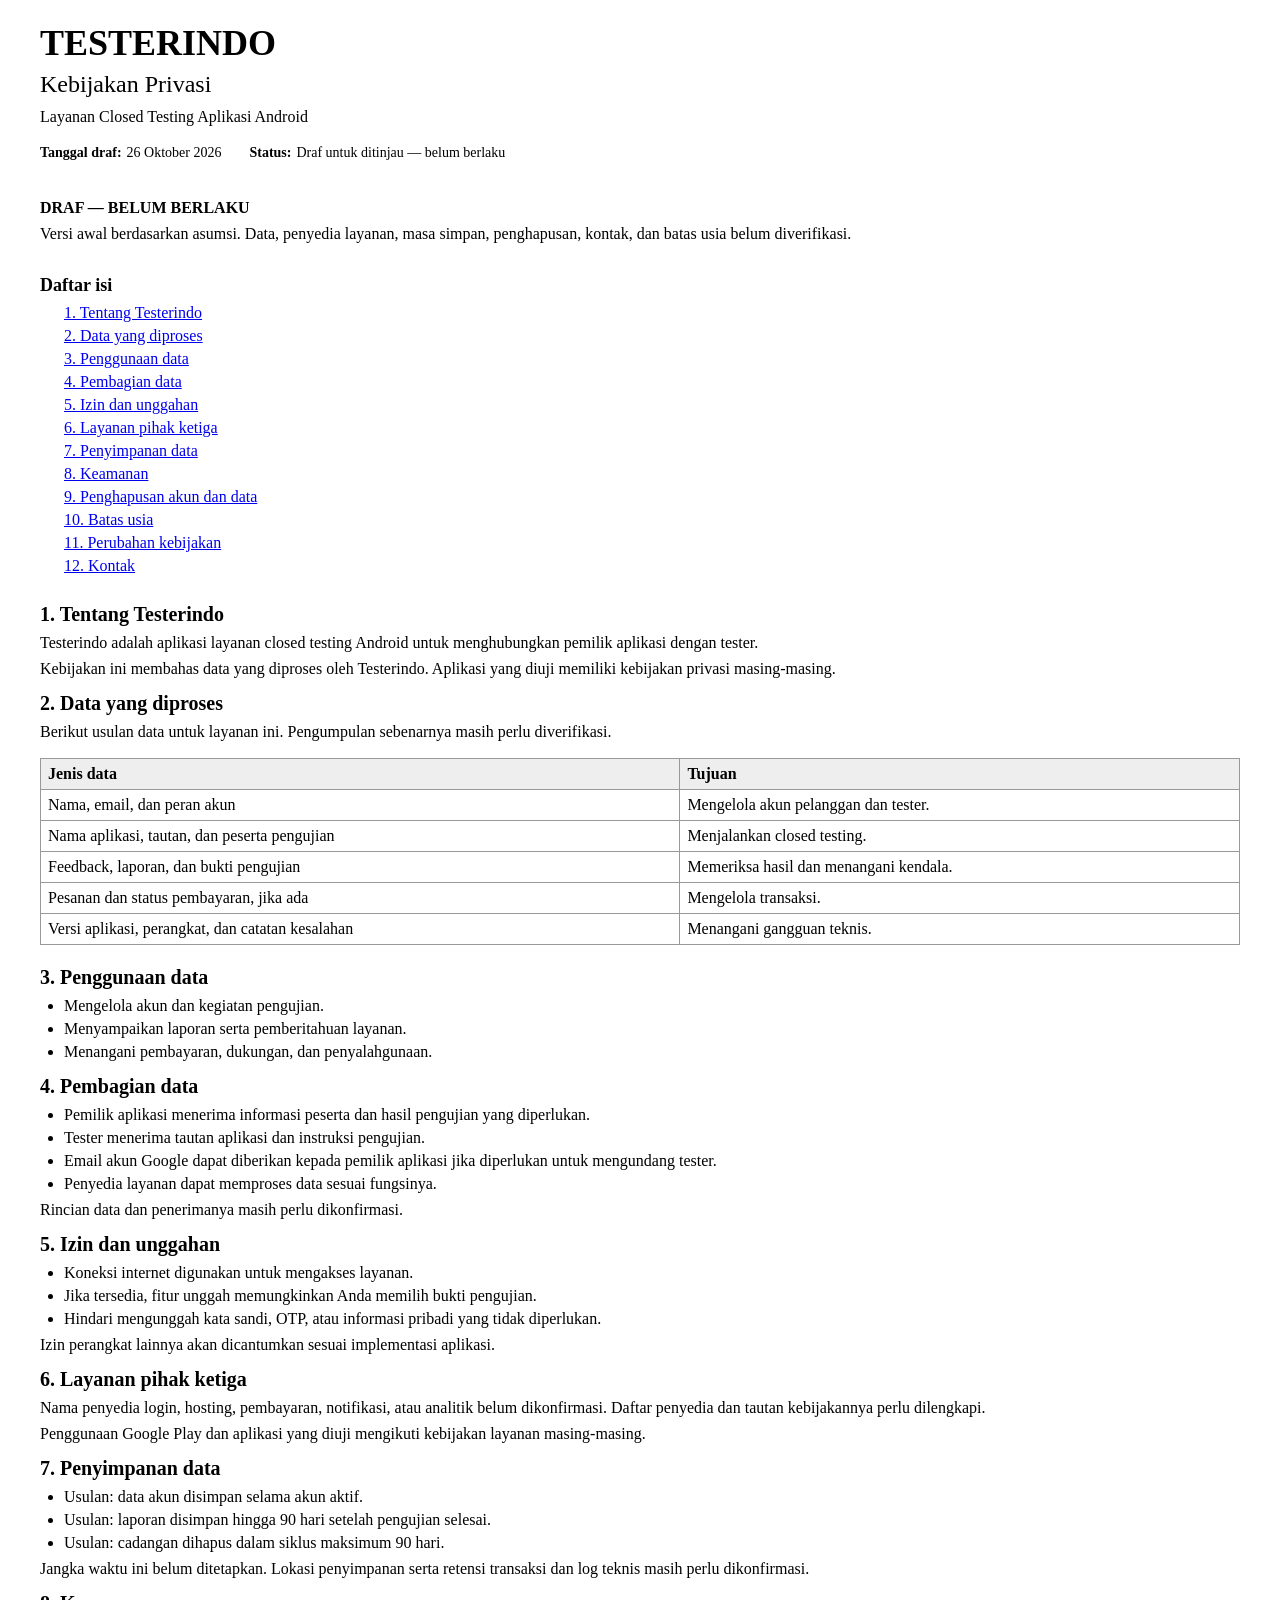
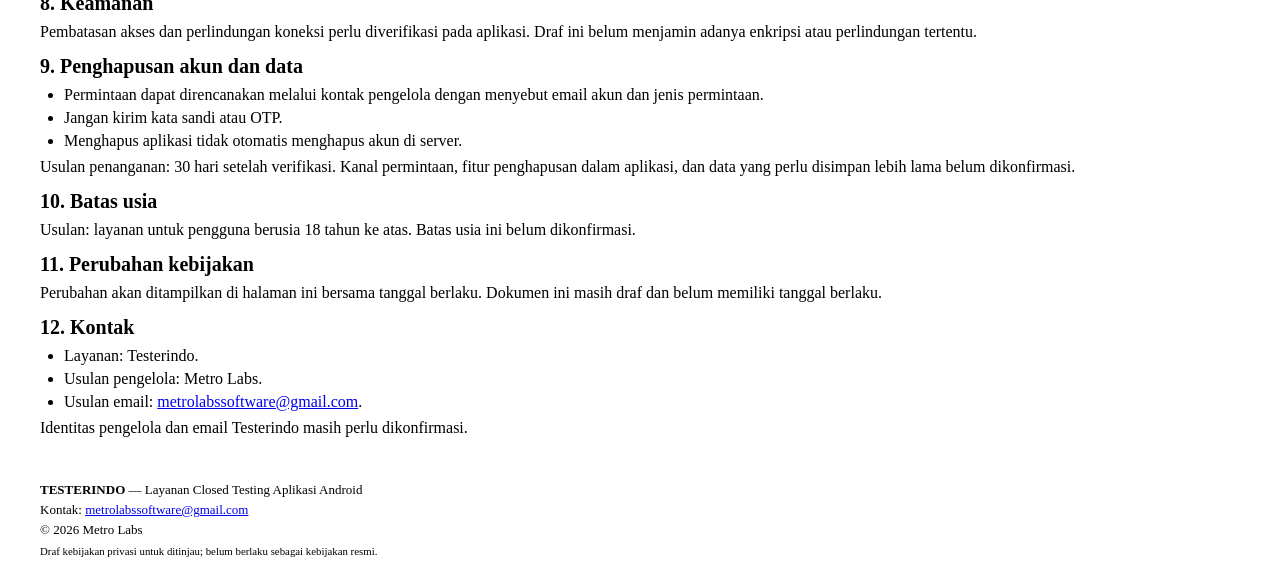
==== commit d3613cb1: "Standardize developer brand spelling as Metro Labs" ====
--- a/testerindo/index.html
+++ b/testerindo/index.html
@@ -6,9 +6,9 @@
 <div><dt>Tanggal draf:</dt><dd><time datetime="2026-10-26">26 Oktober 2026</time></dd></div>
 <div><dt>Status:</dt><dd>Draf untuk ditinjau — belum berlaku</dd></div>
 </dl>
-</header><aside class="draft"><strong>DRAF — BELUM BERLAKU</strong><p>Versi awal berdasarkan asumsi. Data, penyedia layanan, masa simpan, penghapusan, kontak, dan batas usia belum diverifikasi.</p></aside><nav class="toc" aria-label="Daftar isi"><h2>Daftar isi</h2><ol><li><a href="#cakupan">1. Tentang Testerindo</a></li><li><a href="#data">2. Data yang diproses</a></li><li><a href="#tujuan">3. Penggunaan data</a></li><li><a href="#berbagi">4. Pembagian data</a></li><li><a href="#izin">5. Izin dan unggahan</a></li><li><a href="#pihak-ketiga">6. Layanan pihak ketiga</a></li><li><a href="#retensi">7. Penyimpanan data</a></li><li><a href="#keamanan">8. Keamanan</a></li><li><a href="#hapus-data">9. Penghapusan akun dan data</a></li><li><a href="#usia">10. Batas usia</a></li><li><a href="#perubahan">11. Perubahan kebijakan</a></li><li><a href="#kontak">12. Kontak</a></li></ol></nav><section id="cakupan"><h2>1. Tentang Testerindo</h2><p>Testerindo adalah aplikasi layanan closed testing Android untuk menghubungkan pemilik aplikasi dengan tester.</p><p>Kebijakan ini membahas data yang diproses oleh Testerindo. Aplikasi yang diuji memiliki kebijakan privasi masing-masing.</p></section><section id="data"><h2>2. Data yang diproses</h2><p>Berikut usulan data untuk layanan ini. Pengumpulan sebenarnya masih perlu diverifikasi.</p><div class="table-responsive"><table><thead><tr><th scope="col">Jenis data</th><th scope="col">Tujuan</th></tr></thead><tbody><tr><td>Nama, email, dan peran akun</td><td>Mengelola akun pelanggan dan tester.</td></tr><tr><td>Nama aplikasi, tautan, dan peserta pengujian</td><td>Menjalankan closed testing.</td></tr><tr><td>Feedback, laporan, dan bukti pengujian</td><td>Memeriksa hasil dan menangani kendala.</td></tr><tr><td>Pesanan dan status pembayaran, jika ada</td><td>Mengelola transaksi.</td></tr><tr><td>Versi aplikasi, perangkat, dan catatan kesalahan</td><td>Menangani gangguan teknis.</td></tr></tbody></table></div></section><section id="tujuan"><h2>3. Penggunaan data</h2><ul><li>Mengelola akun dan kegiatan pengujian.</li><li>Menyampaikan laporan serta pemberitahuan layanan.</li><li>Menangani pembayaran, dukungan, dan penyalahgunaan.</li></ul></section><section id="berbagi"><h2>4. Pembagian data</h2><ul><li>Pemilik aplikasi menerima informasi peserta dan hasil pengujian yang diperlukan.</li><li>Tester menerima tautan aplikasi dan instruksi pengujian.</li><li>Email akun Google dapat diberikan kepada pemilik aplikasi jika diperlukan untuk mengundang tester.</li><li>Penyedia layanan dapat memproses data sesuai fungsinya.</li></ul><p>Rincian data dan penerimanya masih perlu dikonfirmasi.</p></section><section id="izin"><h2>5. Izin dan unggahan</h2><ul><li>Koneksi internet digunakan untuk mengakses layanan.</li><li>Jika tersedia, fitur unggah memungkinkan Anda memilih bukti pengujian.</li><li>Hindari mengunggah kata sandi, OTP, atau informasi pribadi yang tidak diperlukan.</li></ul><p>Izin perangkat lainnya akan dicantumkan sesuai implementasi aplikasi.</p></section><section id="pihak-ketiga"><h2>6. Layanan pihak ketiga</h2><p>Nama penyedia login, hosting, pembayaran, notifikasi, atau analitik belum dikonfirmasi. Daftar penyedia dan tautan kebijakannya perlu dilengkapi.</p><p>Penggunaan Google Play dan aplikasi yang diuji mengikuti kebijakan layanan masing-masing.</p></section><section id="retensi"><h2>7. Penyimpanan data</h2><ul><li>Usulan: data akun disimpan selama akun aktif.</li><li>Usulan: laporan disimpan hingga 90 hari setelah pengujian selesai.</li><li>Usulan: cadangan dihapus dalam siklus maksimum 90 hari.</li></ul><p>Jangka waktu ini belum ditetapkan. Lokasi penyimpanan serta retensi transaksi dan log teknis masih perlu dikonfirmasi.</p></section><section id="keamanan"><h2>8. Keamanan</h2><p>Pembatasan akses dan perlindungan koneksi perlu diverifikasi pada aplikasi. Draf ini belum menjamin adanya enkripsi atau perlindungan tertentu.</p></section><section id="hapus-data"><h2>9. Penghapusan akun dan data</h2><ul><li>Permintaan dapat direncanakan melalui kontak pengelola dengan menyebut email akun dan jenis permintaan.</li><li>Jangan kirim kata sandi atau OTP.</li><li>Menghapus aplikasi tidak otomatis menghapus akun di server.</li></ul><p>Usulan penanganan: 30 hari setelah verifikasi. Kanal permintaan, fitur penghapusan dalam aplikasi, dan data yang perlu disimpan lebih lama belum dikonfirmasi.</p></section><section id="usia"><h2>10. Batas usia</h2><p>Usulan: layanan untuk pengguna berusia 18 tahun ke atas. Batas usia ini belum dikonfirmasi.</p></section><section id="perubahan"><h2>11. Perubahan kebijakan</h2><p>Perubahan akan ditampilkan di halaman ini bersama tanggal berlaku. Dokumen ini masih draf dan belum memiliki tanggal berlaku.</p></section><section id="kontak"><h2>12. Kontak</h2><ul><li>Layanan: Testerindo.</li><li>Usulan pengelola: MetroLabs.</li><li>Usulan email: <a href="mailto:metrolabssoftware@gmail.com">metrolabssoftware@gmail.com</a>.</li></ul><p>Identitas pengelola dan email Testerindo masih perlu dikonfirmasi.</p></section><footer class="site-footer">
+</header><aside class="draft"><strong>DRAF — BELUM BERLAKU</strong><p>Versi awal berdasarkan asumsi. Data, penyedia layanan, masa simpan, penghapusan, kontak, dan batas usia belum diverifikasi.</p></aside><nav class="toc" aria-label="Daftar isi"><h2>Daftar isi</h2><ol><li><a href="#cakupan">1. Tentang Testerindo</a></li><li><a href="#data">2. Data yang diproses</a></li><li><a href="#tujuan">3. Penggunaan data</a></li><li><a href="#berbagi">4. Pembagian data</a></li><li><a href="#izin">5. Izin dan unggahan</a></li><li><a href="#pihak-ketiga">6. Layanan pihak ketiga</a></li><li><a href="#retensi">7. Penyimpanan data</a></li><li><a href="#keamanan">8. Keamanan</a></li><li><a href="#hapus-data">9. Penghapusan akun dan data</a></li><li><a href="#usia">10. Batas usia</a></li><li><a href="#perubahan">11. Perubahan kebijakan</a></li><li><a href="#kontak">12. Kontak</a></li></ol></nav><section id="cakupan"><h2>1. Tentang Testerindo</h2><p>Testerindo adalah aplikasi layanan closed testing Android untuk menghubungkan pemilik aplikasi dengan tester.</p><p>Kebijakan ini membahas data yang diproses oleh Testerindo. Aplikasi yang diuji memiliki kebijakan privasi masing-masing.</p></section><section id="data"><h2>2. Data yang diproses</h2><p>Berikut usulan data untuk layanan ini. Pengumpulan sebenarnya masih perlu diverifikasi.</p><div class="table-responsive"><table><thead><tr><th scope="col">Jenis data</th><th scope="col">Tujuan</th></tr></thead><tbody><tr><td>Nama, email, dan peran akun</td><td>Mengelola akun pelanggan dan tester.</td></tr><tr><td>Nama aplikasi, tautan, dan peserta pengujian</td><td>Menjalankan closed testing.</td></tr><tr><td>Feedback, laporan, dan bukti pengujian</td><td>Memeriksa hasil dan menangani kendala.</td></tr><tr><td>Pesanan dan status pembayaran, jika ada</td><td>Mengelola transaksi.</td></tr><tr><td>Versi aplikasi, perangkat, dan catatan kesalahan</td><td>Menangani gangguan teknis.</td></tr></tbody></table></div></section><section id="tujuan"><h2>3. Penggunaan data</h2><ul><li>Mengelola akun dan kegiatan pengujian.</li><li>Menyampaikan laporan serta pemberitahuan layanan.</li><li>Menangani pembayaran, dukungan, dan penyalahgunaan.</li></ul></section><section id="berbagi"><h2>4. Pembagian data</h2><ul><li>Pemilik aplikasi menerima informasi peserta dan hasil pengujian yang diperlukan.</li><li>Tester menerima tautan aplikasi dan instruksi pengujian.</li><li>Email akun Google dapat diberikan kepada pemilik aplikasi jika diperlukan untuk mengundang tester.</li><li>Penyedia layanan dapat memproses data sesuai fungsinya.</li></ul><p>Rincian data dan penerimanya masih perlu dikonfirmasi.</p></section><section id="izin"><h2>5. Izin dan unggahan</h2><ul><li>Koneksi internet digunakan untuk mengakses layanan.</li><li>Jika tersedia, fitur unggah memungkinkan Anda memilih bukti pengujian.</li><li>Hindari mengunggah kata sandi, OTP, atau informasi pribadi yang tidak diperlukan.</li></ul><p>Izin perangkat lainnya akan dicantumkan sesuai implementasi aplikasi.</p></section><section id="pihak-ketiga"><h2>6. Layanan pihak ketiga</h2><p>Nama penyedia login, hosting, pembayaran, notifikasi, atau analitik belum dikonfirmasi. Daftar penyedia dan tautan kebijakannya perlu dilengkapi.</p><p>Penggunaan Google Play dan aplikasi yang diuji mengikuti kebijakan layanan masing-masing.</p></section><section id="retensi"><h2>7. Penyimpanan data</h2><ul><li>Usulan: data akun disimpan selama akun aktif.</li><li>Usulan: laporan disimpan hingga 90 hari setelah pengujian selesai.</li><li>Usulan: cadangan dihapus dalam siklus maksimum 90 hari.</li></ul><p>Jangka waktu ini belum ditetapkan. Lokasi penyimpanan serta retensi transaksi dan log teknis masih perlu dikonfirmasi.</p></section><section id="keamanan"><h2>8. Keamanan</h2><p>Pembatasan akses dan perlindungan koneksi perlu diverifikasi pada aplikasi. Draf ini belum menjamin adanya enkripsi atau perlindungan tertentu.</p></section><section id="hapus-data"><h2>9. Penghapusan akun dan data</h2><ul><li>Permintaan dapat direncanakan melalui kontak pengelola dengan menyebut email akun dan jenis permintaan.</li><li>Jangan kirim kata sandi atau OTP.</li><li>Menghapus aplikasi tidak otomatis menghapus akun di server.</li></ul><p>Usulan penanganan: 30 hari setelah verifikasi. Kanal permintaan, fitur penghapusan dalam aplikasi, dan data yang perlu disimpan lebih lama belum dikonfirmasi.</p></section><section id="usia"><h2>10. Batas usia</h2><p>Usulan: layanan untuk pengguna berusia 18 tahun ke atas. Batas usia ini belum dikonfirmasi.</p></section><section id="perubahan"><h2>11. Perubahan kebijakan</h2><p>Perubahan akan ditampilkan di halaman ini bersama tanggal berlaku. Dokumen ini masih draf dan belum memiliki tanggal berlaku.</p></section><section id="kontak"><h2>12. Kontak</h2><ul><li>Layanan: Testerindo.</li><li>Usulan pengelola: Metro Labs.</li><li>Usulan email: <a href="mailto:metrolabssoftware@gmail.com">metrolabssoftware@gmail.com</a>.</li></ul><p>Identitas pengelola dan email Testerindo masih perlu dikonfirmasi.</p></section><footer class="site-footer">
 <p><strong>TESTERINDO</strong> — Layanan Closed Testing Aplikasi Android</p>
 <p>Kontak: <a href="mailto:metrolabssoftware@gmail.com">metrolabssoftware@gmail.com</a></p>
-<p>&copy; 2026 MetroLabs</p>
+<p>&copy; 2026 Metro Labs</p>
 <p><small>Draf kebijakan privasi untuk ditinjau; belum berlaku sebagai kebijakan resmi.</small></p>
 </footer></main></body></html>
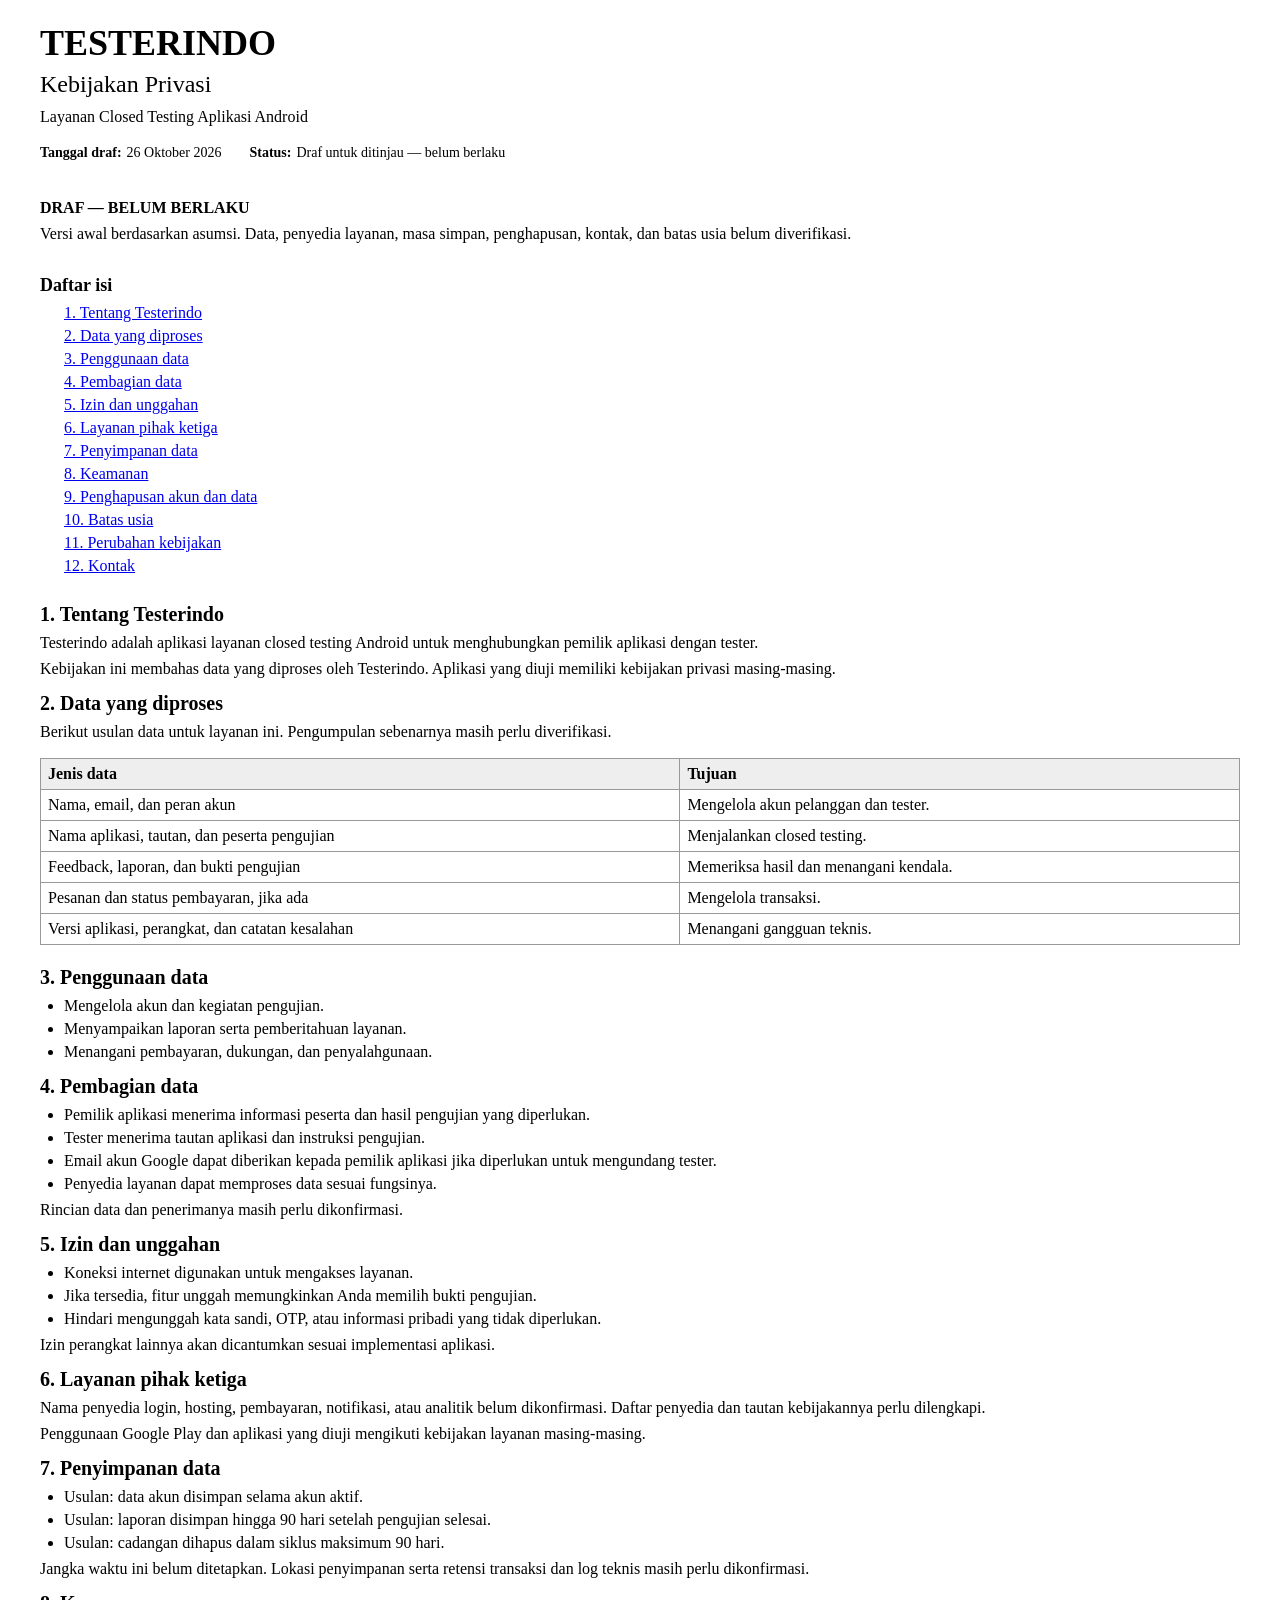
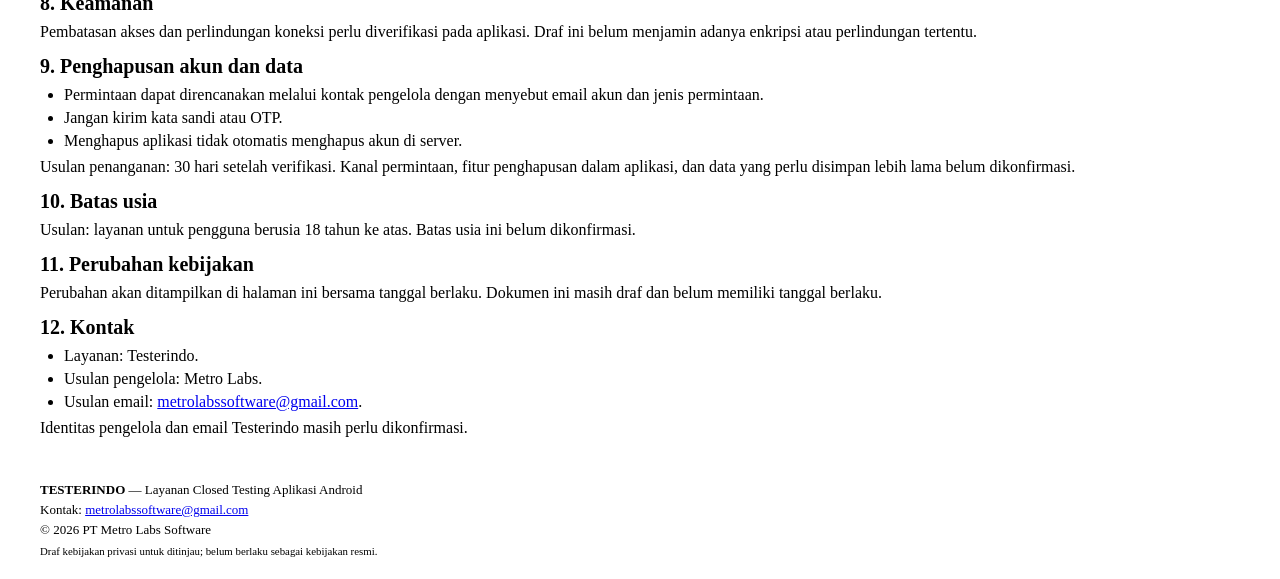
==== commit c18aee66: "Update copyright to PT Metro Labs Software" ====
--- a/testerindo/index.html
+++ b/testerindo/index.html
@@ -9,6 +9,6 @@
 </header><aside class="draft"><strong>DRAF — BELUM BERLAKU</strong><p>Versi awal berdasarkan asumsi. Data, penyedia layanan, masa simpan, penghapusan, kontak, dan batas usia belum diverifikasi.</p></aside><nav class="toc" aria-label="Daftar isi"><h2>Daftar isi</h2><ol><li><a href="#cakupan">1. Tentang Testerindo</a></li><li><a href="#data">2. Data yang diproses</a></li><li><a href="#tujuan">3. Penggunaan data</a></li><li><a href="#berbagi">4. Pembagian data</a></li><li><a href="#izin">5. Izin dan unggahan</a></li><li><a href="#pihak-ketiga">6. Layanan pihak ketiga</a></li><li><a href="#retensi">7. Penyimpanan data</a></li><li><a href="#keamanan">8. Keamanan</a></li><li><a href="#hapus-data">9. Penghapusan akun dan data</a></li><li><a href="#usia">10. Batas usia</a></li><li><a href="#perubahan">11. Perubahan kebijakan</a></li><li><a href="#kontak">12. Kontak</a></li></ol></nav><section id="cakupan"><h2>1. Tentang Testerindo</h2><p>Testerindo adalah aplikasi layanan closed testing Android untuk menghubungkan pemilik aplikasi dengan tester.</p><p>Kebijakan ini membahas data yang diproses oleh Testerindo. Aplikasi yang diuji memiliki kebijakan privasi masing-masing.</p></section><section id="data"><h2>2. Data yang diproses</h2><p>Berikut usulan data untuk layanan ini. Pengumpulan sebenarnya masih perlu diverifikasi.</p><div class="table-responsive"><table><thead><tr><th scope="col">Jenis data</th><th scope="col">Tujuan</th></tr></thead><tbody><tr><td>Nama, email, dan peran akun</td><td>Mengelola akun pelanggan dan tester.</td></tr><tr><td>Nama aplikasi, tautan, dan peserta pengujian</td><td>Menjalankan closed testing.</td></tr><tr><td>Feedback, laporan, dan bukti pengujian</td><td>Memeriksa hasil dan menangani kendala.</td></tr><tr><td>Pesanan dan status pembayaran, jika ada</td><td>Mengelola transaksi.</td></tr><tr><td>Versi aplikasi, perangkat, dan catatan kesalahan</td><td>Menangani gangguan teknis.</td></tr></tbody></table></div></section><section id="tujuan"><h2>3. Penggunaan data</h2><ul><li>Mengelola akun dan kegiatan pengujian.</li><li>Menyampaikan laporan serta pemberitahuan layanan.</li><li>Menangani pembayaran, dukungan, dan penyalahgunaan.</li></ul></section><section id="berbagi"><h2>4. Pembagian data</h2><ul><li>Pemilik aplikasi menerima informasi peserta dan hasil pengujian yang diperlukan.</li><li>Tester menerima tautan aplikasi dan instruksi pengujian.</li><li>Email akun Google dapat diberikan kepada pemilik aplikasi jika diperlukan untuk mengundang tester.</li><li>Penyedia layanan dapat memproses data sesuai fungsinya.</li></ul><p>Rincian data dan penerimanya masih perlu dikonfirmasi.</p></section><section id="izin"><h2>5. Izin dan unggahan</h2><ul><li>Koneksi internet digunakan untuk mengakses layanan.</li><li>Jika tersedia, fitur unggah memungkinkan Anda memilih bukti pengujian.</li><li>Hindari mengunggah kata sandi, OTP, atau informasi pribadi yang tidak diperlukan.</li></ul><p>Izin perangkat lainnya akan dicantumkan sesuai implementasi aplikasi.</p></section><section id="pihak-ketiga"><h2>6. Layanan pihak ketiga</h2><p>Nama penyedia login, hosting, pembayaran, notifikasi, atau analitik belum dikonfirmasi. Daftar penyedia dan tautan kebijakannya perlu dilengkapi.</p><p>Penggunaan Google Play dan aplikasi yang diuji mengikuti kebijakan layanan masing-masing.</p></section><section id="retensi"><h2>7. Penyimpanan data</h2><ul><li>Usulan: data akun disimpan selama akun aktif.</li><li>Usulan: laporan disimpan hingga 90 hari setelah pengujian selesai.</li><li>Usulan: cadangan dihapus dalam siklus maksimum 90 hari.</li></ul><p>Jangka waktu ini belum ditetapkan. Lokasi penyimpanan serta retensi transaksi dan log teknis masih perlu dikonfirmasi.</p></section><section id="keamanan"><h2>8. Keamanan</h2><p>Pembatasan akses dan perlindungan koneksi perlu diverifikasi pada aplikasi. Draf ini belum menjamin adanya enkripsi atau perlindungan tertentu.</p></section><section id="hapus-data"><h2>9. Penghapusan akun dan data</h2><ul><li>Permintaan dapat direncanakan melalui kontak pengelola dengan menyebut email akun dan jenis permintaan.</li><li>Jangan kirim kata sandi atau OTP.</li><li>Menghapus aplikasi tidak otomatis menghapus akun di server.</li></ul><p>Usulan penanganan: 30 hari setelah verifikasi. Kanal permintaan, fitur penghapusan dalam aplikasi, dan data yang perlu disimpan lebih lama belum dikonfirmasi.</p></section><section id="usia"><h2>10. Batas usia</h2><p>Usulan: layanan untuk pengguna berusia 18 tahun ke atas. Batas usia ini belum dikonfirmasi.</p></section><section id="perubahan"><h2>11. Perubahan kebijakan</h2><p>Perubahan akan ditampilkan di halaman ini bersama tanggal berlaku. Dokumen ini masih draf dan belum memiliki tanggal berlaku.</p></section><section id="kontak"><h2>12. Kontak</h2><ul><li>Layanan: Testerindo.</li><li>Usulan pengelola: Metro Labs.</li><li>Usulan email: <a href="mailto:metrolabssoftware@gmail.com">metrolabssoftware@gmail.com</a>.</li></ul><p>Identitas pengelola dan email Testerindo masih perlu dikonfirmasi.</p></section><footer class="site-footer">
 <p><strong>TESTERINDO</strong> — Layanan Closed Testing Aplikasi Android</p>
 <p>Kontak: <a href="mailto:metrolabssoftware@gmail.com">metrolabssoftware@gmail.com</a></p>
-<p>&copy; 2026 Metro Labs</p>
+<p>&copy; 2026 PT Metro Labs Software</p>
 <p><small>Draf kebijakan privasi untuk ditinjau; belum berlaku sebagai kebijakan resmi.</small></p>
 </footer></main></body></html>
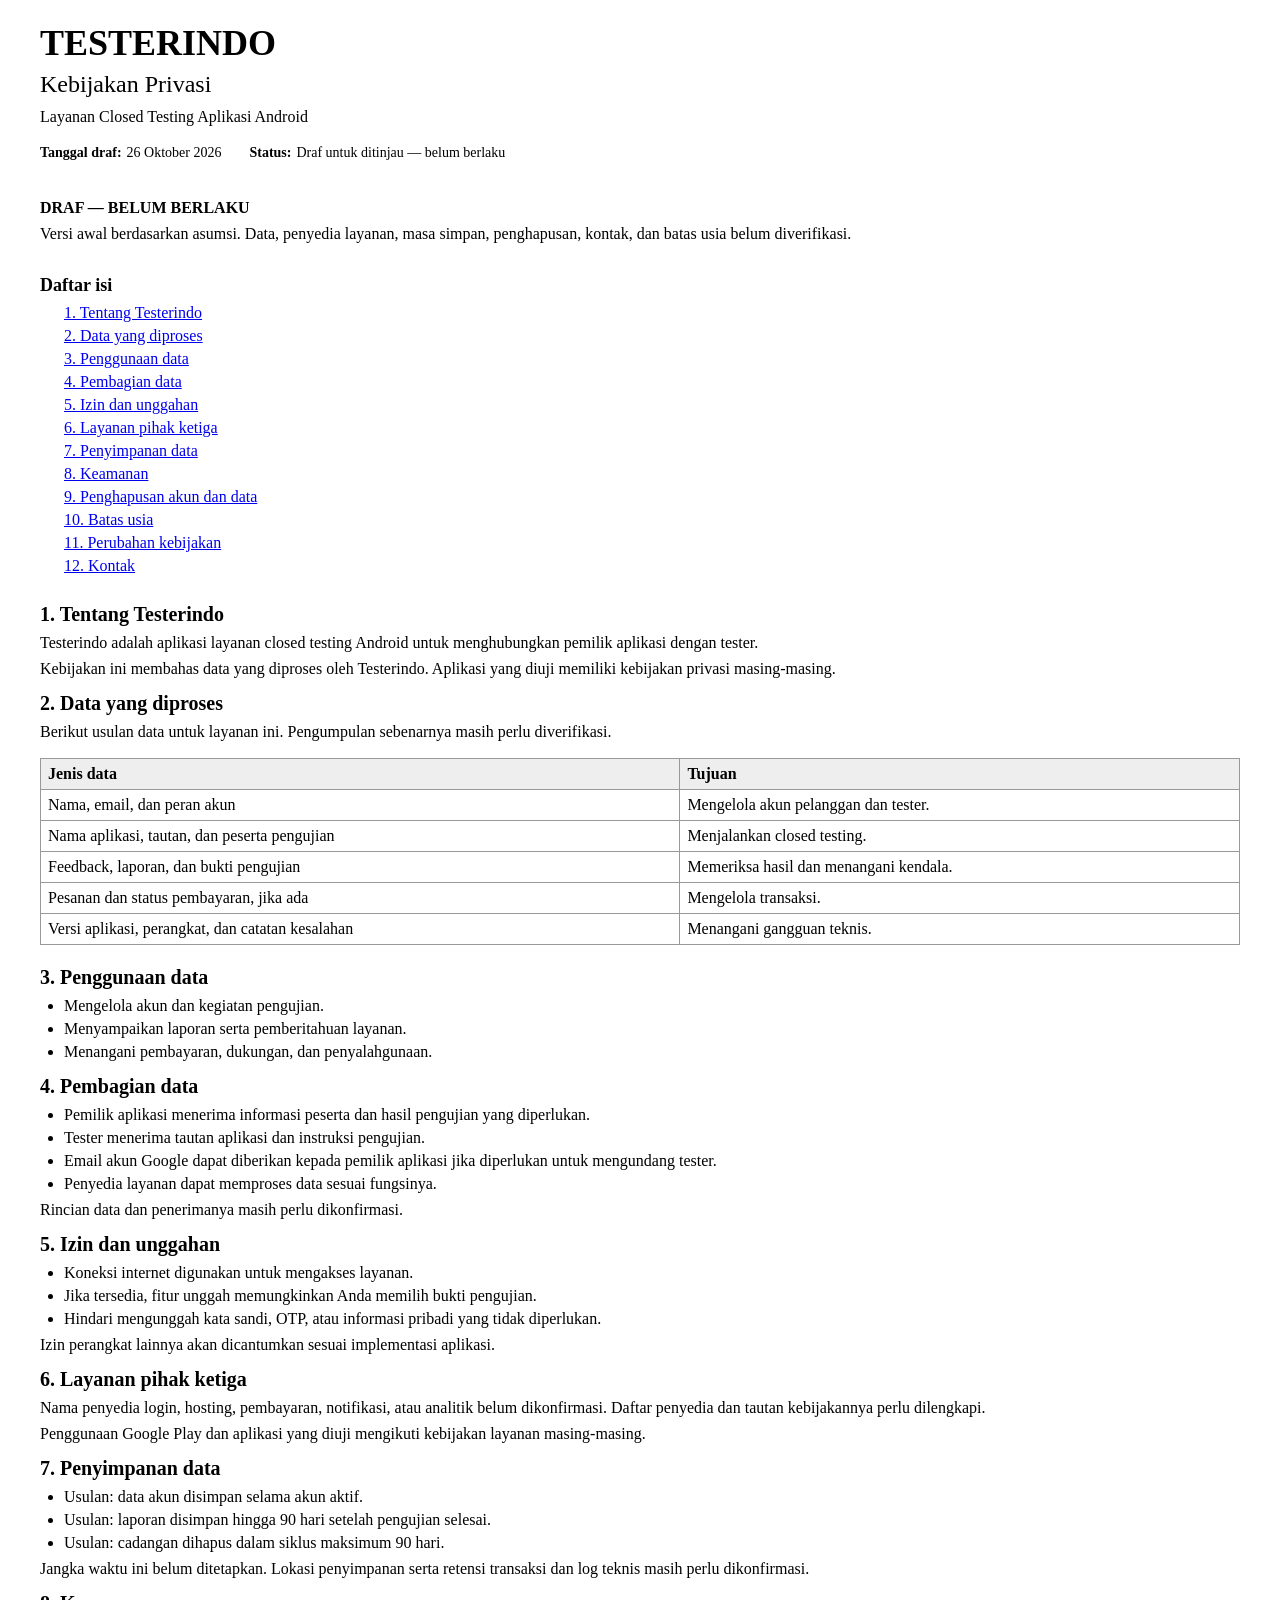
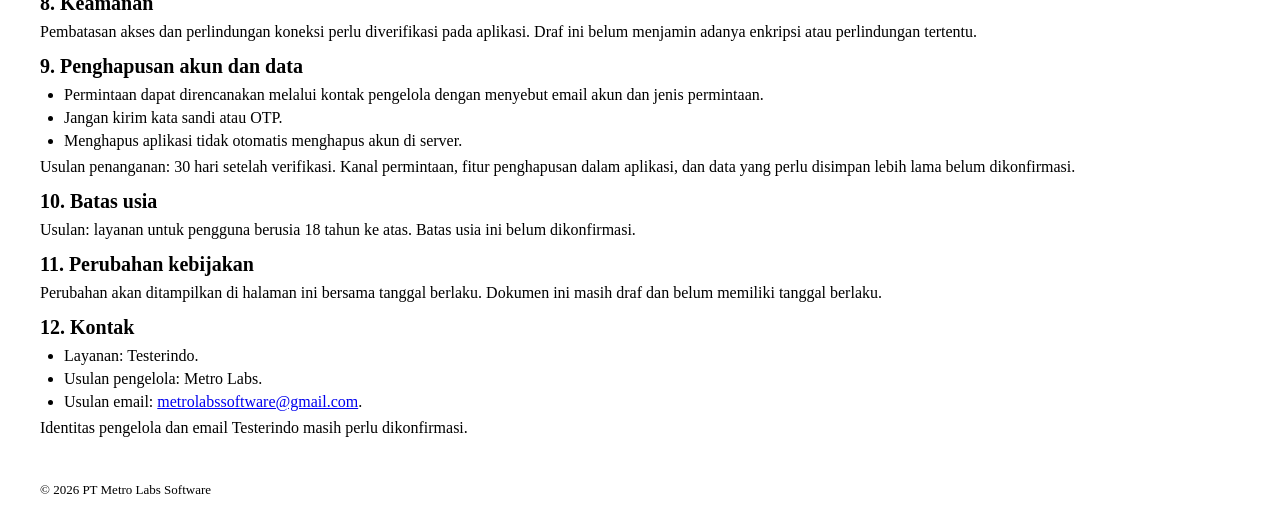
==== commit 70048a8a: "Simplify all footers to company copyright and remove personal branding" ====
--- a/testerindo/index.html
+++ b/testerindo/index.html
@@ -6,9 +6,4 @@
 <div><dt>Tanggal draf:</dt><dd><time datetime="2026-10-26">26 Oktober 2026</time></dd></div>
 <div><dt>Status:</dt><dd>Draf untuk ditinjau — belum berlaku</dd></div>
 </dl>
-</header><aside class="draft"><strong>DRAF — BELUM BERLAKU</strong><p>Versi awal berdasarkan asumsi. Data, penyedia layanan, masa simpan, penghapusan, kontak, dan batas usia belum diverifikasi.</p></aside><nav class="toc" aria-label="Daftar isi"><h2>Daftar isi</h2><ol><li><a href="#cakupan">1. Tentang Testerindo</a></li><li><a href="#data">2. Data yang diproses</a></li><li><a href="#tujuan">3. Penggunaan data</a></li><li><a href="#berbagi">4. Pembagian data</a></li><li><a href="#izin">5. Izin dan unggahan</a></li><li><a href="#pihak-ketiga">6. Layanan pihak ketiga</a></li><li><a href="#retensi">7. Penyimpanan data</a></li><li><a href="#keamanan">8. Keamanan</a></li><li><a href="#hapus-data">9. Penghapusan akun dan data</a></li><li><a href="#usia">10. Batas usia</a></li><li><a href="#perubahan">11. Perubahan kebijakan</a></li><li><a href="#kontak">12. Kontak</a></li></ol></nav><section id="cakupan"><h2>1. Tentang Testerindo</h2><p>Testerindo adalah aplikasi layanan closed testing Android untuk menghubungkan pemilik aplikasi dengan tester.</p><p>Kebijakan ini membahas data yang diproses oleh Testerindo. Aplikasi yang diuji memiliki kebijakan privasi masing-masing.</p></section><section id="data"><h2>2. Data yang diproses</h2><p>Berikut usulan data untuk layanan ini. Pengumpulan sebenarnya masih perlu diverifikasi.</p><div class="table-responsive"><table><thead><tr><th scope="col">Jenis data</th><th scope="col">Tujuan</th></tr></thead><tbody><tr><td>Nama, email, dan peran akun</td><td>Mengelola akun pelanggan dan tester.</td></tr><tr><td>Nama aplikasi, tautan, dan peserta pengujian</td><td>Menjalankan closed testing.</td></tr><tr><td>Feedback, laporan, dan bukti pengujian</td><td>Memeriksa hasil dan menangani kendala.</td></tr><tr><td>Pesanan dan status pembayaran, jika ada</td><td>Mengelola transaksi.</td></tr><tr><td>Versi aplikasi, perangkat, dan catatan kesalahan</td><td>Menangani gangguan teknis.</td></tr></tbody></table></div></section><section id="tujuan"><h2>3. Penggunaan data</h2><ul><li>Mengelola akun dan kegiatan pengujian.</li><li>Menyampaikan laporan serta pemberitahuan layanan.</li><li>Menangani pembayaran, dukungan, dan penyalahgunaan.</li></ul></section><section id="berbagi"><h2>4. Pembagian data</h2><ul><li>Pemilik aplikasi menerima informasi peserta dan hasil pengujian yang diperlukan.</li><li>Tester menerima tautan aplikasi dan instruksi pengujian.</li><li>Email akun Google dapat diberikan kepada pemilik aplikasi jika diperlukan untuk mengundang tester.</li><li>Penyedia layanan dapat memproses data sesuai fungsinya.</li></ul><p>Rincian data dan penerimanya masih perlu dikonfirmasi.</p></section><section id="izin"><h2>5. Izin dan unggahan</h2><ul><li>Koneksi internet digunakan untuk mengakses layanan.</li><li>Jika tersedia, fitur unggah memungkinkan Anda memilih bukti pengujian.</li><li>Hindari mengunggah kata sandi, OTP, atau informasi pribadi yang tidak diperlukan.</li></ul><p>Izin perangkat lainnya akan dicantumkan sesuai implementasi aplikasi.</p></section><section id="pihak-ketiga"><h2>6. Layanan pihak ketiga</h2><p>Nama penyedia login, hosting, pembayaran, notifikasi, atau analitik belum dikonfirmasi. Daftar penyedia dan tautan kebijakannya perlu dilengkapi.</p><p>Penggunaan Google Play dan aplikasi yang diuji mengikuti kebijakan layanan masing-masing.</p></section><section id="retensi"><h2>7. Penyimpanan data</h2><ul><li>Usulan: data akun disimpan selama akun aktif.</li><li>Usulan: laporan disimpan hingga 90 hari setelah pengujian selesai.</li><li>Usulan: cadangan dihapus dalam siklus maksimum 90 hari.</li></ul><p>Jangka waktu ini belum ditetapkan. Lokasi penyimpanan serta retensi transaksi dan log teknis masih perlu dikonfirmasi.</p></section><section id="keamanan"><h2>8. Keamanan</h2><p>Pembatasan akses dan perlindungan koneksi perlu diverifikasi pada aplikasi. Draf ini belum menjamin adanya enkripsi atau perlindungan tertentu.</p></section><section id="hapus-data"><h2>9. Penghapusan akun dan data</h2><ul><li>Permintaan dapat direncanakan melalui kontak pengelola dengan menyebut email akun dan jenis permintaan.</li><li>Jangan kirim kata sandi atau OTP.</li><li>Menghapus aplikasi tidak otomatis menghapus akun di server.</li></ul><p>Usulan penanganan: 30 hari setelah verifikasi. Kanal permintaan, fitur penghapusan dalam aplikasi, dan data yang perlu disimpan lebih lama belum dikonfirmasi.</p></section><section id="usia"><h2>10. Batas usia</h2><p>Usulan: layanan untuk pengguna berusia 18 tahun ke atas. Batas usia ini belum dikonfirmasi.</p></section><section id="perubahan"><h2>11. Perubahan kebijakan</h2><p>Perubahan akan ditampilkan di halaman ini bersama tanggal berlaku. Dokumen ini masih draf dan belum memiliki tanggal berlaku.</p></section><section id="kontak"><h2>12. Kontak</h2><ul><li>Layanan: Testerindo.</li><li>Usulan pengelola: Metro Labs.</li><li>Usulan email: <a href="mailto:metrolabssoftware@gmail.com">metrolabssoftware@gmail.com</a>.</li></ul><p>Identitas pengelola dan email Testerindo masih perlu dikonfirmasi.</p></section><footer class="site-footer">
-<p><strong>TESTERINDO</strong> — Layanan Closed Testing Aplikasi Android</p>
-<p>Kontak: <a href="mailto:metrolabssoftware@gmail.com">metrolabssoftware@gmail.com</a></p>
-<p>&copy; 2026 PT Metro Labs Software</p>
-<p><small>Draf kebijakan privasi untuk ditinjau; belum berlaku sebagai kebijakan resmi.</small></p>
-</footer></main></body></html>+</header><aside class="draft"><strong>DRAF — BELUM BERLAKU</strong><p>Versi awal berdasarkan asumsi. Data, penyedia layanan, masa simpan, penghapusan, kontak, dan batas usia belum diverifikasi.</p></aside><nav class="toc" aria-label="Daftar isi"><h2>Daftar isi</h2><ol><li><a href="#cakupan">1. Tentang Testerindo</a></li><li><a href="#data">2. Data yang diproses</a></li><li><a href="#tujuan">3. Penggunaan data</a></li><li><a href="#berbagi">4. Pembagian data</a></li><li><a href="#izin">5. Izin dan unggahan</a></li><li><a href="#pihak-ketiga">6. Layanan pihak ketiga</a></li><li><a href="#retensi">7. Penyimpanan data</a></li><li><a href="#keamanan">8. Keamanan</a></li><li><a href="#hapus-data">9. Penghapusan akun dan data</a></li><li><a href="#usia">10. Batas usia</a></li><li><a href="#perubahan">11. Perubahan kebijakan</a></li><li><a href="#kontak">12. Kontak</a></li></ol></nav><section id="cakupan"><h2>1. Tentang Testerindo</h2><p>Testerindo adalah aplikasi layanan closed testing Android untuk menghubungkan pemilik aplikasi dengan tester.</p><p>Kebijakan ini membahas data yang diproses oleh Testerindo. Aplikasi yang diuji memiliki kebijakan privasi masing-masing.</p></section><section id="data"><h2>2. Data yang diproses</h2><p>Berikut usulan data untuk layanan ini. Pengumpulan sebenarnya masih perlu diverifikasi.</p><div class="table-responsive"><table><thead><tr><th scope="col">Jenis data</th><th scope="col">Tujuan</th></tr></thead><tbody><tr><td>Nama, email, dan peran akun</td><td>Mengelola akun pelanggan dan tester.</td></tr><tr><td>Nama aplikasi, tautan, dan peserta pengujian</td><td>Menjalankan closed testing.</td></tr><tr><td>Feedback, laporan, dan bukti pengujian</td><td>Memeriksa hasil dan menangani kendala.</td></tr><tr><td>Pesanan dan status pembayaran, jika ada</td><td>Mengelola transaksi.</td></tr><tr><td>Versi aplikasi, perangkat, dan catatan kesalahan</td><td>Menangani gangguan teknis.</td></tr></tbody></table></div></section><section id="tujuan"><h2>3. Penggunaan data</h2><ul><li>Mengelola akun dan kegiatan pengujian.</li><li>Menyampaikan laporan serta pemberitahuan layanan.</li><li>Menangani pembayaran, dukungan, dan penyalahgunaan.</li></ul></section><section id="berbagi"><h2>4. Pembagian data</h2><ul><li>Pemilik aplikasi menerima informasi peserta dan hasil pengujian yang diperlukan.</li><li>Tester menerima tautan aplikasi dan instruksi pengujian.</li><li>Email akun Google dapat diberikan kepada pemilik aplikasi jika diperlukan untuk mengundang tester.</li><li>Penyedia layanan dapat memproses data sesuai fungsinya.</li></ul><p>Rincian data dan penerimanya masih perlu dikonfirmasi.</p></section><section id="izin"><h2>5. Izin dan unggahan</h2><ul><li>Koneksi internet digunakan untuk mengakses layanan.</li><li>Jika tersedia, fitur unggah memungkinkan Anda memilih bukti pengujian.</li><li>Hindari mengunggah kata sandi, OTP, atau informasi pribadi yang tidak diperlukan.</li></ul><p>Izin perangkat lainnya akan dicantumkan sesuai implementasi aplikasi.</p></section><section id="pihak-ketiga"><h2>6. Layanan pihak ketiga</h2><p>Nama penyedia login, hosting, pembayaran, notifikasi, atau analitik belum dikonfirmasi. Daftar penyedia dan tautan kebijakannya perlu dilengkapi.</p><p>Penggunaan Google Play dan aplikasi yang diuji mengikuti kebijakan layanan masing-masing.</p></section><section id="retensi"><h2>7. Penyimpanan data</h2><ul><li>Usulan: data akun disimpan selama akun aktif.</li><li>Usulan: laporan disimpan hingga 90 hari setelah pengujian selesai.</li><li>Usulan: cadangan dihapus dalam siklus maksimum 90 hari.</li></ul><p>Jangka waktu ini belum ditetapkan. Lokasi penyimpanan serta retensi transaksi dan log teknis masih perlu dikonfirmasi.</p></section><section id="keamanan"><h2>8. Keamanan</h2><p>Pembatasan akses dan perlindungan koneksi perlu diverifikasi pada aplikasi. Draf ini belum menjamin adanya enkripsi atau perlindungan tertentu.</p></section><section id="hapus-data"><h2>9. Penghapusan akun dan data</h2><ul><li>Permintaan dapat direncanakan melalui kontak pengelola dengan menyebut email akun dan jenis permintaan.</li><li>Jangan kirim kata sandi atau OTP.</li><li>Menghapus aplikasi tidak otomatis menghapus akun di server.</li></ul><p>Usulan penanganan: 30 hari setelah verifikasi. Kanal permintaan, fitur penghapusan dalam aplikasi, dan data yang perlu disimpan lebih lama belum dikonfirmasi.</p></section><section id="usia"><h2>10. Batas usia</h2><p>Usulan: layanan untuk pengguna berusia 18 tahun ke atas. Batas usia ini belum dikonfirmasi.</p></section><section id="perubahan"><h2>11. Perubahan kebijakan</h2><p>Perubahan akan ditampilkan di halaman ini bersama tanggal berlaku. Dokumen ini masih draf dan belum memiliki tanggal berlaku.</p></section><section id="kontak"><h2>12. Kontak</h2><ul><li>Layanan: Testerindo.</li><li>Usulan pengelola: Metro Labs.</li><li>Usulan email: <a href="mailto:metrolabssoftware@gmail.com">metrolabssoftware@gmail.com</a>.</li></ul><p>Identitas pengelola dan email Testerindo masih perlu dikonfirmasi.</p></section><footer class="site-footer"><p>&copy; 2026 PT Metro Labs Software</p></footer></main></body></html>
